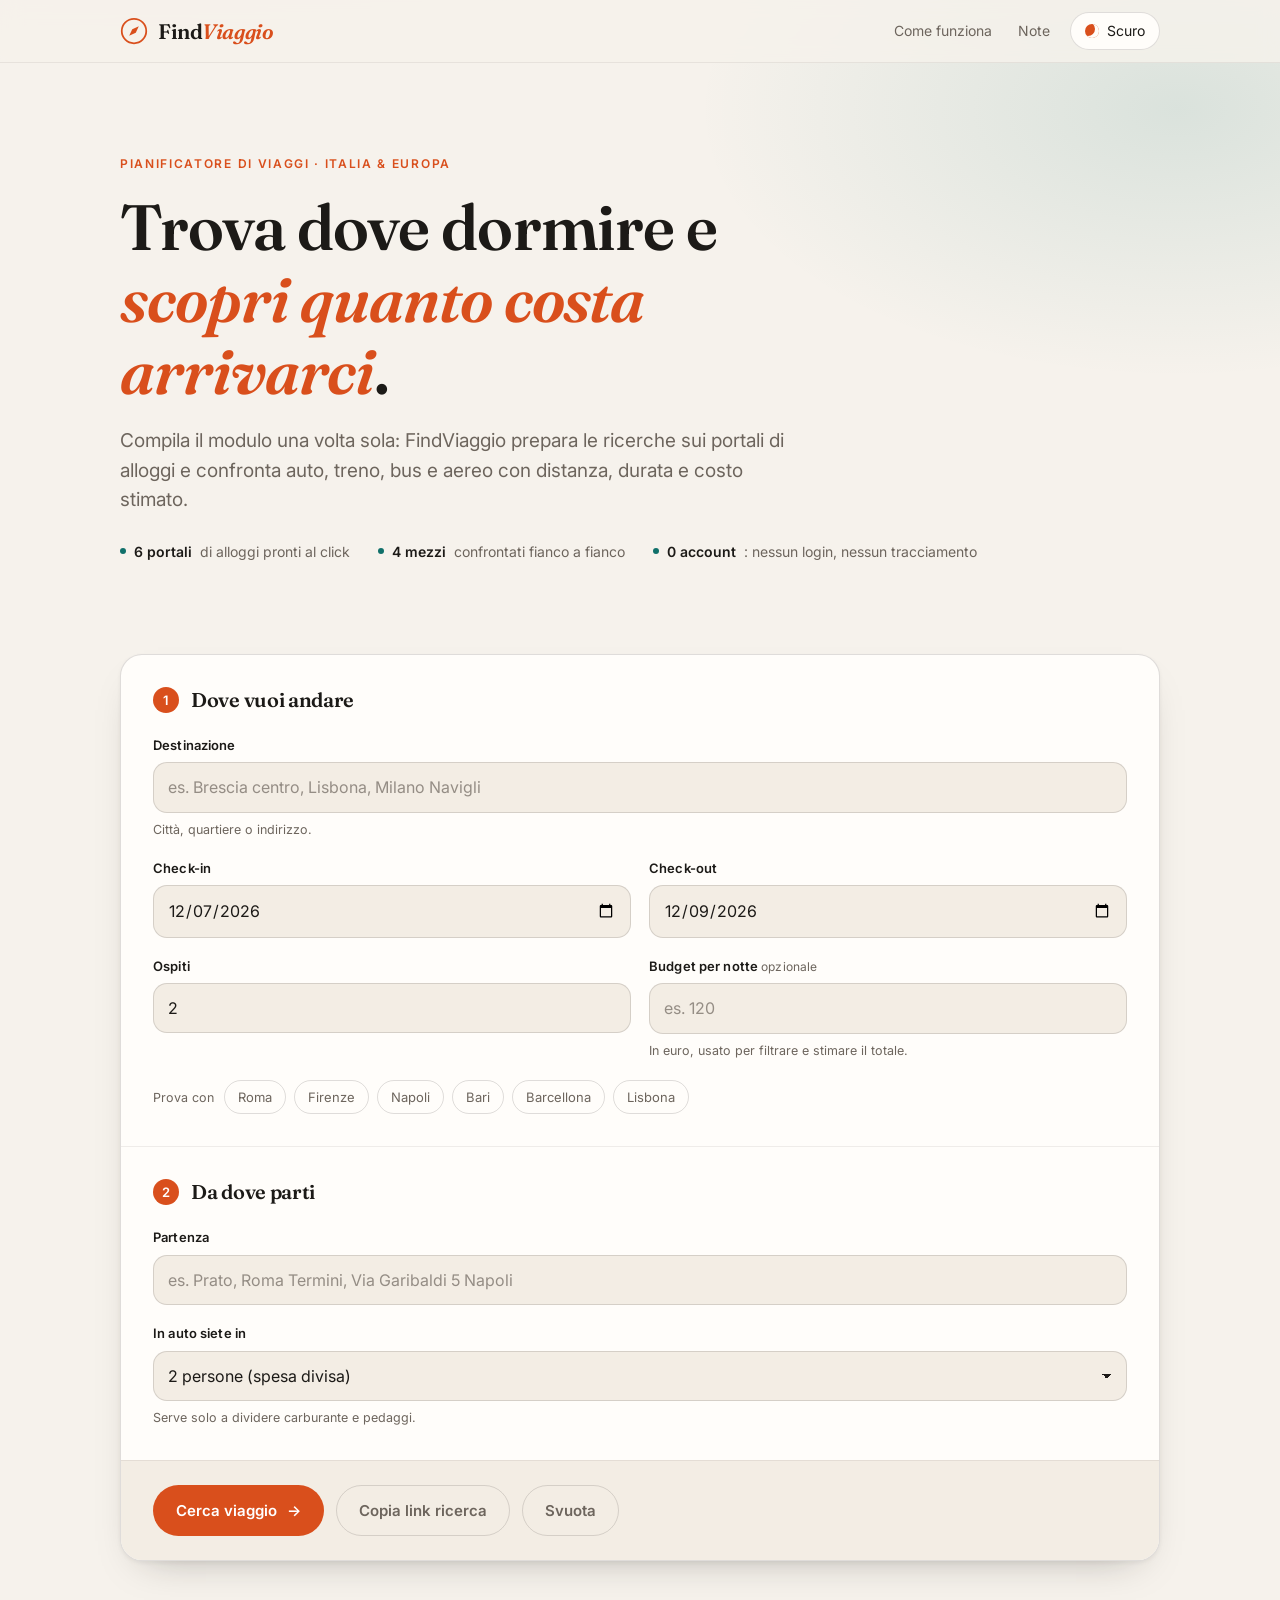
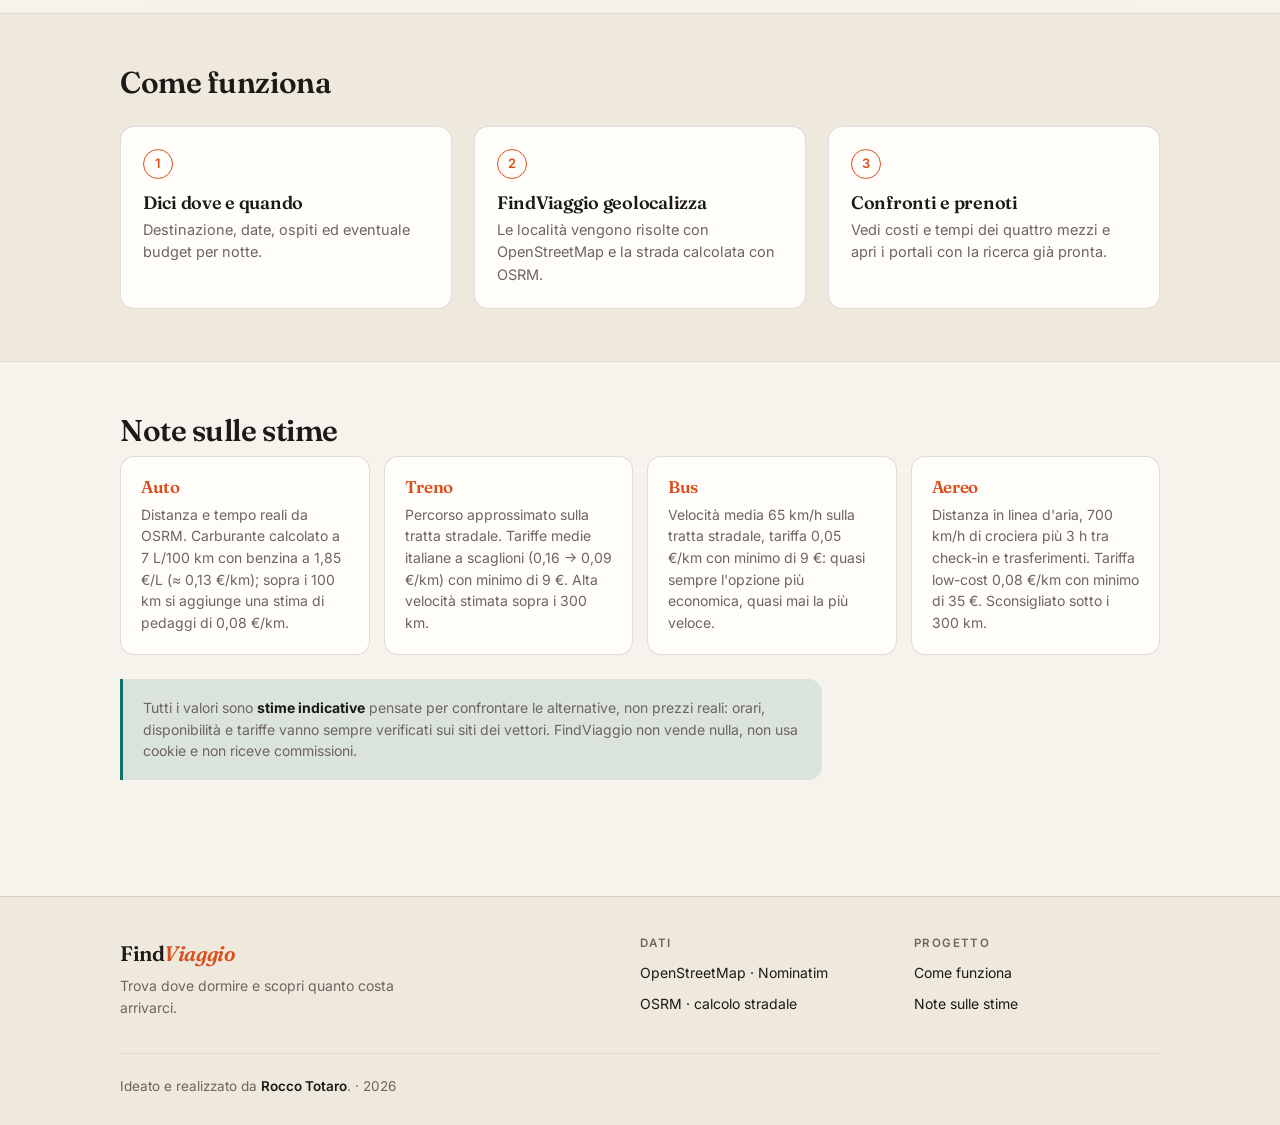
==== index.html @ 1e3d7ac1 "Rebrand del sito in FindViaggio e riscrittura completa Il sito passa da "Cecilia Cerca casa e Viaggi" ====
<!DOCTYPE html>
<html lang="it">
<head>
<meta charset="utf-8">
<meta name="viewport" content="width=device-width, initial-scale=1">
<title>FindViaggio — trova dove dormire e scopri quanto costa arrivarci</title>
<meta name="description" content="FindViaggio confronta in un colpo solo gli alloggi su Booking, Airbnb e altri portali e stima distanza, tempo e costo del viaggio in auto, treno, bus o aereo. Progetto di Rocco Totaro.">
<meta name="author" content="Rocco Totaro">
<meta name="theme-color" content="#e2551f">
<meta name="color-scheme" content="light dark">

<meta property="og:type" content="website">
<meta property="og:title" content="FindViaggio — trova dove dormire e scopri quanto costa arrivarci">
<meta property="og:description" content="Un unico modulo: alloggi sui portali principali + stima di distanza, tempo e costo per auto, treno, bus e aereo.">
<meta property="og:locale" content="it_IT">
<meta name="twitter:card" content="summary_large_image">

<link rel="icon" href="assets/favicon.svg" type="image/svg+xml">
<link rel="preconnect" href="https://fonts.googleapis.com">
<link rel="preconnect" href="https://fonts.gstatic.com" crossorigin>
<link rel="stylesheet" href="https://fonts.googleapis.com/css2?family=Fraunces:ital,opsz,wght@0,9..144,400..700;1,9..144,400..700&family=Inter:wght@400;500;600&display=swap">
<link rel="stylesheet" href="assets/styles.css">

<script>
  // Applica il tema salvato prima del primo paint, per evitare lo sfarfallio.
  try {
    var t = localStorage.getItem('fv-theme');
    if (t === 'dark' || t === 'light') document.documentElement.dataset.theme = t;
  } catch (e) {}
</script>
</head>
<body id="top">

<a class="skip-link" href="#cerca">Vai al modulo di ricerca</a>

<header class="site-head">
  <div class="wrap head-inner">
    <a class="brand" href="#top" aria-label="FindViaggio, home">
      <span class="brand-mark" aria-hidden="true">
        <svg viewBox="0 0 32 32" width="28" height="28" fill="none">
          <circle cx="16" cy="16" r="14" stroke="currentColor" stroke-width="2"/>
          <path d="M21.5 10.5 18 18l-7.5 3.5L14 14l7.5-3.5Z" fill="currentColor"/>
        </svg>
      </span>
      <span class="brand-name">Find<em>Viaggio</em></span>
    </a>

    <nav class="head-nav" aria-label="Navigazione principale">
      <a href="#come-funziona">Come funziona</a>
      <a href="#note">Note</a>
      <button id="theme-toggle" class="theme-toggle" type="button" aria-label="Cambia tema">
        <span class="theme-icon" aria-hidden="true"></span>
        <span class="theme-label">Tema</span>
      </button>
    </nav>
  </div>
</header>

<main>

  <section class="hero">
    <div class="wrap">
      <p class="eyebrow">Pianificatore di viaggi · Italia &amp; Europa</p>
      <h1>Trova dove dormire e <em>scopri quanto costa arrivarci</em>.</h1>
      <p class="lede">
        Compila il modulo una volta sola: FindViaggio prepara le ricerche sui portali di alloggi
        e confronta auto, treno, bus e aereo con distanza, durata e costo stimato.
      </p>
      <ul class="hero-points">
        <li><strong>6 portali</strong> di alloggi pronti al click</li>
        <li><strong>4 mezzi</strong> confrontati fianco a fianco</li>
        <li><strong>0 account</strong>: nessun login, nessun tracciamento</li>
      </ul>
    </div>
  </section>

  <section id="cerca" class="section">
    <div class="wrap">
      <form id="search-form" class="panel" novalidate>
        <div class="panel-block">
          <h2 class="block-title"><span class="step">1</span> Dove vuoi andare</h2>

          <div class="grid">
            <div class="field span-2">
              <label for="zona">Destinazione</label>
              <input id="zona" name="zona" type="text" required autocomplete="off"
                     placeholder="es. Brescia centro, Lisbona, Milano Navigli">
              <p class="hint" id="zona-hint">Città, quartiere o indirizzo.</p>
            </div>

            <div class="field">
              <label for="checkin">Check-in</label>
              <input id="checkin" name="checkin" type="date" required>
            </div>

            <div class="field">
              <label for="checkout">Check-out</label>
              <input id="checkout" name="checkout" type="date" required>
            </div>

            <div class="field">
              <label for="ospiti">Ospiti</label>
              <input id="ospiti" name="ospiti" type="number" min="1" max="16" step="1" value="2" required>
            </div>

            <div class="field">
              <label for="budget">Budget per notte <span class="opt">opzionale</span></label>
              <input id="budget" name="budget" type="number" min="0" step="5" placeholder="es. 120" inputmode="numeric">
              <p class="hint">In euro, usato per filtrare e stimare il totale.</p>
            </div>
          </div>

          <div class="chips" role="group" aria-label="Destinazioni suggerite">
            <span class="chips-label">Prova con</span>
            <button class="chip" type="button" data-dest="Roma">Roma</button>
            <button class="chip" type="button" data-dest="Firenze">Firenze</button>
            <button class="chip" type="button" data-dest="Napoli">Napoli</button>
            <button class="chip" type="button" data-dest="Bari">Bari</button>
            <button class="chip" type="button" data-dest="Barcellona">Barcellona</button>
            <button class="chip" type="button" data-dest="Lisbona">Lisbona</button>
          </div>
        </div>

        <div class="panel-block">
          <h2 class="block-title"><span class="step">2</span> Da dove parti</h2>

          <div class="grid">
            <div class="field span-2">
              <label for="origine">Partenza</label>
              <input id="origine" name="origine" type="text" required autocomplete="off"
                     placeholder="es. Prato, Roma Termini, Via Garibaldi 5 Napoli">
            </div>

            <div class="field span-2">
              <label for="persone-auto">In auto siete in</label>
              <select id="persone-auto" name="persone-auto">
                <option value="1">1 persona (costo pieno)</option>
                <option value="2" selected>2 persone (spesa divisa)</option>
                <option value="3">3 persone</option>
                <option value="4">4 persone</option>
                <option value="5">5 persone</option>
              </select>
              <p class="hint">Serve solo a dividere carburante e pedaggi.</p>
            </div>
          </div>
        </div>

        <div class="panel-actions">
          <button class="btn btn-primary" type="submit">
            <span class="btn-text">Cerca viaggio</span>
            <span class="btn-arrow" aria-hidden="true">→</span>
          </button>
          <button class="btn btn-ghost" type="button" id="share-btn">Copia link ricerca</button>
          <button class="btn btn-ghost" type="reset" id="reset-btn">Svuota</button>
          <p class="form-error" id="form-error" role="alert" hidden></p>
        </div>
      </form>
    </div>
  </section>

  <section id="risultati" class="section results" aria-live="polite" hidden>
    <div class="wrap">

      <div class="summary" id="summary"></div>

      <h2 class="section-title">Dove dormire</h2>
      <p class="section-note">Ogni link apre il portale con destinazione, date e ospiti già impostati.</p>
      <div class="stay-grid" id="stay-links"></div>

      <h2 class="section-title">Come arrivarci</h2>
      <p class="section-note" id="route-note">Confronto tra i mezzi, andata e ritorno per l'intero gruppo.</p>
      <div class="modes-grid" id="modes"></div>

    </div>
  </section>

  <section id="come-funziona" class="section band">
    <div class="wrap">
      <h2 class="section-title">Come funziona</h2>
      <ol class="steps">
        <li>
          <span class="step-n">1</span>
          <h3>Dici dove e quando</h3>
          <p>Destinazione, date, ospiti ed eventuale budget per notte.</p>
        </li>
        <li>
          <span class="step-n">2</span>
          <h3>FindViaggio geolocalizza</h3>
          <p>Le località vengono risolte con OpenStreetMap e la strada calcolata con OSRM.</p>
        </li>
        <li>
          <span class="step-n">3</span>
          <h3>Confronti e prenoti</h3>
          <p>Vedi costi e tempi dei quattro mezzi e apri i portali con la ricerca già pronta.</p>
        </li>
      </ol>
    </div>
  </section>

  <section id="note" class="section">
    <div class="wrap">
      <h2 class="section-title">Note sulle stime</h2>
      <div class="notes-grid">
        <article class="note-card">
          <h3>Auto</h3>
          <p>Distanza e tempo reali da OSRM. Carburante calcolato a 7 L/100 km con benzina a 1,85 €/L
             (≈ 0,13 €/km); sopra i 100 km si aggiunge una stima di pedaggi di 0,08 €/km.</p>
        </article>
        <article class="note-card">
          <h3>Treno</h3>
          <p>Percorso approssimato sulla tratta stradale. Tariffe medie italiane a scaglioni
             (0,16 → 0,09 €/km) con minimo di 9 €. Alta velocità stimata sopra i 300 km.</p>
        </article>
        <article class="note-card">
          <h3>Bus</h3>
          <p>Velocità media 65 km/h sulla tratta stradale, tariffa 0,05 €/km con minimo di 9 €:
             quasi sempre l'opzione più economica, quasi mai la più veloce.</p>
        </article>
        <article class="note-card">
          <h3>Aereo</h3>
          <p>Distanza in linea d'aria, 700 km/h di crociera più 3 h tra check-in e trasferimenti.
             Tariffa low-cost 0,08 €/km con minimo di 35 €. Sconsigliato sotto i 300 km.</p>
        </article>
      </div>
      <p class="disclaimer">
        Tutti i valori sono <strong>stime indicative</strong> pensate per confrontare le alternative,
        non prezzi reali: orari, disponibilità e tariffe vanno sempre verificati sui siti dei vettori.
        FindViaggio non vende nulla, non usa cookie e non riceve commissioni.
      </p>
    </div>
  </section>

</main>

<footer class="site-foot">
  <div class="wrap foot-inner">
    <div class="foot-brand">
      <span class="brand-name">Find<em>Viaggio</em></span>
      <p>Trova dove dormire e scopri quanto costa arrivarci.</p>
    </div>
    <div class="foot-col">
      <h4>Dati</h4>
      <ul>
        <li><a href="https://www.openstreetmap.org/copyright" target="_blank" rel="noopener">OpenStreetMap · Nominatim</a></li>
        <li><a href="https://project-osrm.org/" target="_blank" rel="noopener">OSRM · calcolo stradale</a></li>
      </ul>
    </div>
    <div class="foot-col">
      <h4>Progetto</h4>
      <ul>
        <li><a href="#come-funziona">Come funziona</a></li>
        <li><a href="#note">Note sulle stime</a></li>
      </ul>
    </div>
    <p class="foot-credit">
      Ideato e realizzato da <strong>Rocco Totaro</strong>.
      <span class="foot-year" id="foot-year"></span>
    </p>
  </div>
</footer>

<script src="assets/app.js" defer></script>
</body>
</html>
---- assets/styles.css ----
/* =========================================================
   FindViaggio — foglio di stile
   Rocco Totaro
   ========================================================= */

:root {
  --bg:        #f6f2ec;
  --bg-tint:   #efe8dd;
  --surface:   #fffdfa;
  --surface-2: #f3ede4;
  --ink:       #1c1a17;
  --muted:     #6d655d;
  --line:      rgba(28, 26, 23, .14);
  --line-soft: rgba(28, 26, 23, .07);
  --brand:     #d94f1c;
  --brand-ink: #ffffff;
  --brand-tint:rgba(217, 79, 28, .10);
  --sea:       #10706a;
  --sea-tint:  rgba(16, 112, 106, .12);
  --shadow-sm: 0 1px 2px rgba(28,26,23,.06), 0 2px 8px -4px rgba(28,26,23,.12);
  --shadow-md: 0 2px 4px rgba(28,26,23,.05), 0 18px 40px -24px rgba(28,26,23,.35);

  --r-sm: 8px;
  --r-md: 14px;
  --r-lg: 22px;

  --sans: 'Inter', ui-sans-serif, system-ui, -apple-system, 'Segoe UI', sans-serif;
  --serif: 'Fraunces', 'Iowan Old Style', Georgia, serif;

  --maxw: 1080px;
}

@media (prefers-color-scheme: dark) {
  :root:not([data-theme="light"]) {
    --bg:        #131210;
    --bg-tint:   #1a1815;
    --surface:   #1d1b18;
    --surface-2: #24211d;
    --ink:       #f4f0e9;
    --muted:     #a79f96;
    --line:      rgba(244, 240, 233, .16);
    --line-soft: rgba(244, 240, 233, .08);
    --brand:     #ff7a45;
    --brand-ink: #21140d;
    --brand-tint:rgba(255, 122, 69, .14);
    --sea:       #4ec9bd;
    --sea-tint:  rgba(78, 201, 189, .14);
    --shadow-sm: 0 1px 2px rgba(0,0,0,.4);
    --shadow-md: 0 20px 44px -26px rgba(0,0,0,.85);
  }
}

:root[data-theme="dark"] {
  --bg:        #131210;
  --bg-tint:   #1a1815;
  --surface:   #1d1b18;
  --surface-2: #24211d;
  --ink:       #f4f0e9;
  --muted:     #a79f96;
  --line:      rgba(244, 240, 233, .16);
  --line-soft: rgba(244, 240, 233, .08);
  --brand:     #ff7a45;
  --brand-ink: #21140d;
  --brand-tint:rgba(255, 122, 69, .14);
  --sea:       #4ec9bd;
  --sea-tint:  rgba(78, 201, 189, .14);
  --shadow-sm: 0 1px 2px rgba(0,0,0,.4);
  --shadow-md: 0 20px 44px -26px rgba(0,0,0,.85);
}

* { box-sizing: border-box; }

html { scroll-behavior: smooth; }
@media (prefers-reduced-motion: reduce) {
  html { scroll-behavior: auto; }
  *, *::before, *::after { animation-duration: .001ms !important; transition-duration: .001ms !important; }
}

body {
  margin: 0;
  background: var(--bg);
  color: var(--ink);
  font-family: var(--sans);
  font-size: 16px;
  line-height: 1.55;
  -webkit-font-smoothing: antialiased;
  background-image:
    radial-gradient(60rem 30rem at 12% -8%, var(--brand-tint), transparent 60%),
    radial-gradient(50rem 28rem at 92% 4%, var(--sea-tint), transparent 60%);
  background-repeat: no-repeat;
}

h1, h2, h3, h4 { font-family: var(--serif); font-weight: 600; line-height: 1.12; margin: 0; letter-spacing: -.015em; }
p { margin: 0; }
ul, ol { margin: 0; padding: 0; list-style: none; }
a { color: inherit; }

.wrap {
  width: 100%;
  max-width: var(--maxw);
  margin-inline: auto;
  padding-inline: 20px;
}

.skip-link {
  position: absolute;
  left: -9999px;
  top: 0;
  background: var(--ink);
  color: var(--bg);
  padding: 10px 16px;
  border-radius: 0 0 var(--r-sm) 0;
  z-index: 100;
}
.skip-link:focus { left: 0; }

:where(a, button, input, select, [tabindex]):focus-visible {
  outline: 2px solid var(--brand);
  outline-offset: 2px;
  border-radius: 4px;
}

/* ---------- header ---------- */

.site-head {
  position: sticky;
  top: 0;
  z-index: 50;
  backdrop-filter: saturate(140%) blur(10px);
  background: color-mix(in srgb, var(--bg) 82%, transparent);
  border-bottom: 1px solid var(--line-soft);
}

.head-inner {
  display: flex;
  align-items: center;
  justify-content: space-between;
  gap: 16px;
  padding-block: 12px;
}

.brand {
  display: inline-flex;
  align-items: center;
  gap: 10px;
  text-decoration: none;
}
.brand-mark { color: var(--brand); display: inline-flex; }
.brand-name {
  font-family: var(--serif);
  font-size: 21px;
  font-weight: 600;
  letter-spacing: -.02em;
}
.brand-name em { font-style: italic; color: var(--brand); }

.head-nav {
  display: flex;
  align-items: center;
  gap: 6px;
}
.head-nav > a {
  font-size: 14px;
  color: var(--muted);
  text-decoration: none;
  padding: 8px 10px;
  border-radius: var(--r-sm);
}
.head-nav > a:hover { color: var(--ink); background: var(--surface-2); }

.theme-toggle {
  display: inline-flex;
  align-items: center;
  gap: 8px;
  font: inherit;
  font-size: 14px;
  color: var(--ink);
  background: var(--surface);
  border: 1px solid var(--line);
  border-radius: 999px;
  padding: 7px 14px;
  cursor: pointer;
  margin-left: 4px;
}
.theme-toggle:hover { border-color: var(--brand); color: var(--brand); }
.theme-icon {
  width: 14px; height: 14px;
  border-radius: 50%;
  background: var(--brand);
  box-shadow: inset -4px -2px 0 0 var(--surface);
}
:root[data-theme="dark"] .theme-icon,
:root:not([data-theme="light"]) .theme-icon { }
@media (max-width: 620px) {
  .head-nav > a { display: none; }
  .theme-label { display: none; }
  .theme-toggle { padding: 8px; }
}

/* ---------- hero ---------- */

.hero { padding-block: clamp(44px, 8vw, 92px) clamp(24px, 4vw, 40px); }

.eyebrow {
  font-size: 12px;
  font-weight: 600;
  letter-spacing: .14em;
  text-transform: uppercase;
  color: var(--brand);
  margin-bottom: 18px;
}

.hero h1 {
  font-size: clamp(34px, 6.4vw, 64px);
  max-width: 15ch;
  margin-bottom: 20px;
}
.hero h1 em { font-style: italic; color: var(--brand); }

.lede {
  font-size: clamp(16px, 2vw, 19px);
  color: var(--muted);
  max-width: 56ch;
}

.hero-points {
  display: flex;
  flex-wrap: wrap;
  gap: 10px 28px;
  margin-top: 26px;
  font-size: 14px;
  color: var(--muted);
}
.hero-points li { display: flex; align-items: center; gap: 8px; }
.hero-points li::before {
  content: '';
  width: 6px; height: 6px;
  border-radius: 50%;
  background: var(--sea);
}
.hero-points strong { color: var(--ink); font-weight: 600; }

/* ---------- sezioni ---------- */

.section { padding-block: clamp(28px, 5vw, 52px); scroll-margin-top: 76px; }
.band {
  background: var(--bg-tint);
  border-block: 1px solid var(--line-soft);
}

.section-title {
  font-size: clamp(22px, 3.4vw, 30px);
  margin-bottom: 8px;
}
.section-title + .section-note { margin-bottom: 20px; }
.section-note { color: var(--muted); font-size: 15px; margin-bottom: 20px; }

/* ---------- form ---------- */

.panel {
  background: var(--surface);
  border: 1px solid var(--line);
  border-radius: var(--r-lg);
  box-shadow: var(--shadow-md);
  overflow: hidden;
}

.panel-block { padding: clamp(20px, 3.4vw, 32px); }
.panel-block + .panel-block { border-top: 1px solid var(--line-soft); }

.block-title {
  display: flex;
  align-items: center;
  gap: 12px;
  font-size: 20px;
  margin-bottom: 22px;
}
.step {
  display: inline-grid;
  place-items: center;
  width: 26px; height: 26px;
  border-radius: 50%;
  background: var(--brand);
  color: var(--brand-ink);
  font-family: var(--sans);
  font-size: 13px;
  font-weight: 600;
}

.grid {
  display: grid;
  grid-template-columns: repeat(2, minmax(0, 1fr));
  gap: 18px;
}
.span-2 { grid-column: span 2; }
@media (max-width: 640px) {
  .grid { grid-template-columns: minmax(0, 1fr); }
  .span-2 { grid-column: span 1; }
}

.field { display: flex; flex-direction: column; gap: 7px; min-width: 0; }
.field label {
  font-size: 13px;
  font-weight: 600;
  letter-spacing: .01em;
}
.opt {
  font-weight: 400;
  color: var(--muted);
  font-size: 12px;
}
.field input,
.field select {
  font: inherit;
  font-size: 16px;
  width: 100%;
  padding: 12px 14px;
  color: var(--ink);
  background: var(--surface-2);
  border: 1px solid var(--line);
  border-radius: var(--r-md);
  transition: border-color .15s ease, box-shadow .15s ease, background .15s ease;
}
.field select {
  appearance: none;
  background-image: linear-gradient(45deg, transparent 50%, currentColor 50%),
                    linear-gradient(135deg, currentColor 50%, transparent 50%);
  background-position: calc(100% - 19px) calc(50% + 1px), calc(100% - 14px) calc(50% + 1px);
  background-size: 5px 5px, 5px 5px;
  background-repeat: no-repeat;
  padding-right: 38px;
}
.field input::placeholder { color: var(--muted); opacity: .7; }
.field input:focus,
.field select:focus {
  outline: none;
  background: var(--surface);
  border-color: var(--brand);
  box-shadow: 0 0 0 4px var(--brand-tint);
}
.field input[aria-invalid="true"] { border-color: var(--brand); }
.hint { font-size: 12.5px; color: var(--muted); }

.chips {
  display: flex;
  flex-wrap: wrap;
  align-items: center;
  gap: 8px;
  margin-top: 20px;
}
.chips-label {
  font-size: 12.5px;
  color: var(--muted);
  margin-right: 2px;
}
.chip {
  font: inherit;
  font-size: 13px;
  padding: 6px 13px;
  border-radius: 999px;
  border: 1px solid var(--line);
  background: transparent;
  color: var(--muted);
  cursor: pointer;
  transition: all .15s ease;
}
.chip:hover {
  border-color: var(--brand);
  color: var(--brand);
  background: var(--brand-tint);
}

.panel-actions {
  display: flex;
  flex-wrap: wrap;
  align-items: center;
  gap: 12px;
  padding: clamp(18px, 3vw, 24px) clamp(20px, 3.4vw, 32px);
  background: var(--surface-2);
  border-top: 1px solid var(--line-soft);
}

.btn {
  font: inherit;
  font-size: 15px;
  font-weight: 600;
  display: inline-flex;
  align-items: center;
  justify-content: center;
  gap: 10px;
  padding: 13px 22px;
  border-radius: 999px;
  border: 1px solid transparent;
  cursor: pointer;
  transition: transform .12s ease, background .15s ease, border-color .15s ease, color .15s ease;
}
.btn:active { transform: translateY(1px); }
.btn-primary { background: var(--brand); color: var(--brand-ink); }
.btn-primary:hover { background: color-mix(in srgb, var(--brand) 86%, var(--ink)); }
.btn-arrow { transition: transform .15s ease; }
.btn-primary:hover .btn-arrow { transform: translateX(3px); }
.btn-ghost {
  background: transparent;
  color: var(--muted);
  border-color: var(--line);
}
.btn-ghost:hover { color: var(--ink); border-color: var(--ink); }
.btn[disabled] { opacity: .6; cursor: progress; }

.form-error {
  flex-basis: 100%;
  font-size: 14px;
  color: var(--brand);
  font-weight: 500;
}

/* ---------- risultati ---------- */

.results { animation: rise .35s ease both; }
@keyframes rise {
  from { opacity: 0; transform: translateY(10px); }
  to   { opacity: 1; transform: none; }
}

.summary {
  display: flex;
  flex-wrap: wrap;
  gap: 10px 12px;
  margin-bottom: 34px;
}
.summary-item {
  display: flex;
  flex-direction: column;
  gap: 2px;
  padding: 12px 18px;
  background: var(--surface);
  border: 1px solid var(--line);
  border-radius: var(--r-md);
  min-width: 120px;
  flex: 1 1 120px;
}
.summary-item .k {
  font-size: 11px;
  text-transform: uppercase;
  letter-spacing: .1em;
  color: var(--muted);
  font-weight: 600;
}
.summary-item .v {
  font-family: var(--serif);
  font-size: 22px;
  font-weight: 600;
  font-variant-numeric: tabular-nums;
}
.summary-item.wide { flex: 1 1 190px; min-width: 190px; }
.summary-item.accent { background: var(--brand-tint); border-color: color-mix(in srgb, var(--brand) 40%, transparent); }
.summary-item.accent .v { color: var(--brand); }

.stay-grid {
  display: grid;
  grid-template-columns: repeat(auto-fill, minmax(210px, 1fr));
  gap: 12px;
  margin-bottom: 44px;
}

.stay-link {
  position: relative;
  display: block;
  padding: 20px;
  background: var(--surface);
  border: 1px solid var(--line);
  border-radius: var(--r-md);
  text-decoration: none;
  transition: transform .15s ease, border-color .15s ease, box-shadow .15s ease;
}
.stay-link:hover {
  transform: translateY(-3px);
  border-color: var(--brand);
  box-shadow: var(--shadow-sm);
}
.stay-name {
  font-family: var(--serif);
  font-size: 19px;
  font-weight: 600;
  margin-bottom: 3px;
}
.stay-meta { font-size: 12.5px; color: var(--muted); }
.stay-arrow {
  position: absolute;
  top: 16px; right: 16px;
  color: var(--muted);
  font-size: 14px;
  transition: color .15s ease, transform .15s ease;
}
.stay-link:hover .stay-arrow { color: var(--brand); transform: translate(2px, -2px); }

.modes-grid {
  display: grid;
  grid-template-columns: repeat(auto-fit, minmax(240px, 1fr));
  gap: 14px;
}

.mode-card {
  display: flex;
  flex-direction: column;
  background: var(--surface);
  border: 1px solid var(--line);
  border-radius: var(--r-md);
  padding: 20px;
}
.mode-card.is-best { border-color: var(--brand); box-shadow: 0 0 0 3px var(--brand-tint); }
.mode-card.is-off { opacity: .62; }

.mode-head {
  display: flex;
  align-items: center;
  gap: 10px;
  margin-bottom: 4px;
}
.mode-emoji { font-size: 20px; line-height: 1; }
.mode-name { font-family: var(--serif); font-size: 20px; font-weight: 600; }

.badges { display: flex; flex-wrap: wrap; gap: 6px; margin-bottom: 14px; min-height: 20px; }
.badge {
  font-size: 10.5px;
  font-weight: 600;
  letter-spacing: .07em;
  text-transform: uppercase;
  padding: 3px 9px;
  border-radius: 999px;
}
.badge-cheap { background: var(--brand-tint); color: var(--brand); }
.badge-fast  { background: var(--sea-tint); color: var(--sea); }
.badge-warn  { background: var(--surface-2); color: var(--muted); }

.mode-price {
  font-family: var(--serif);
  font-size: 34px;
  font-weight: 600;
  font-variant-numeric: tabular-nums;
  line-height: 1;
}
.mode-price small { font-size: 13px; font-family: var(--sans); font-weight: 500; color: var(--muted); }
.mode-price-sub { font-size: 13px; color: var(--muted); margin-top: 4px; }

.mode-stats {
  display: flex;
  gap: 22px;
  margin: 16px 0 14px;
  padding-top: 14px;
  border-top: 1px solid var(--line-soft);
}
.mode-stats div { display: flex; flex-direction: column; gap: 1px; }
.mode-stats .k {
  font-size: 10.5px;
  text-transform: uppercase;
  letter-spacing: .1em;
  color: var(--muted);
  font-weight: 600;
}
.mode-stats .v { font-size: 16px; font-weight: 600; font-variant-numeric: tabular-nums; }

.mode-note { font-size: 12.5px; color: var(--muted); margin-bottom: 14px; }

.mode-links {
  display: flex;
  flex-wrap: wrap;
  gap: 8px;
  margin-top: auto;
}
.mode-link {
  font-size: 13px;
  font-weight: 500;
  text-decoration: none;
  color: var(--ink);
  padding: 7px 13px;
  border: 1px solid var(--line);
  border-radius: 999px;
  transition: all .15s ease;
}
.mode-link:hover { border-color: var(--brand); color: var(--brand); background: var(--brand-tint); }

.skeleton-card {
  height: 240px;
  border-radius: var(--r-md);
  border: 1px solid var(--line-soft);
  background: linear-gradient(100deg, var(--surface) 30%, var(--surface-2) 50%, var(--surface) 70%);
  background-size: 220% 100%;
  animation: shimmer 1.3s linear infinite;
}
@keyframes shimmer { to { background-position: -220% 0; } }

.state-msg {
  padding: 18px 20px;
  border: 1px dashed var(--line);
  border-radius: var(--r-md);
  color: var(--muted);
  font-size: 14.5px;
  grid-column: 1 / -1;
}
.state-msg.is-error { border-color: var(--brand); color: var(--brand); border-style: solid; }

/* ---------- come funziona ---------- */

.steps {
  display: grid;
  grid-template-columns: repeat(auto-fit, minmax(230px, 1fr));
  gap: 22px;
  margin-top: 26px;
  counter-reset: none;
}
.steps li {
  padding: 22px;
  background: var(--surface);
  border: 1px solid var(--line);
  border-radius: var(--r-md);
}
.step-n {
  display: inline-grid;
  place-items: center;
  width: 30px; height: 30px;
  border-radius: 50%;
  border: 1px solid var(--brand);
  color: var(--brand);
  font-size: 13px;
  font-weight: 600;
  margin-bottom: 14px;
}
.steps h3 { font-size: 18px; margin-bottom: 6px; }
.steps p { font-size: 14.5px; color: var(--muted); }

/* ---------- note ---------- */

.notes-grid {
  display: grid;
  grid-template-columns: repeat(auto-fit, minmax(230px, 1fr));
  gap: 14px;
  margin-bottom: 24px;
}
.note-card {
  padding: 20px;
  background: var(--surface);
  border: 1px solid var(--line);
  border-radius: var(--r-md);
}
.note-card h3 { font-size: 17px; margin-bottom: 8px; color: var(--brand); }
.note-card p { font-size: 14px; color: var(--muted); }

.disclaimer {
  font-size: 14px;
  color: var(--muted);
  max-width: 78ch;
  padding: 18px 20px;
  border-left: 3px solid var(--sea);
  background: var(--sea-tint);
  border-radius: 0 var(--r-md) var(--r-md) 0;
}
.disclaimer strong { color: var(--ink); }

/* ---------- footer ---------- */

.site-foot {
  margin-top: clamp(30px, 6vw, 64px);
  border-top: 1px solid var(--line);
  background: var(--bg-tint);
  padding-block: 40px 28px;
}
.foot-inner {
  display: grid;
  grid-template-columns: 2fr 1fr 1fr;
  gap: 28px;
}
@media (max-width: 640px) {
  .foot-inner { grid-template-columns: 1fr 1fr; }
  .foot-brand { grid-column: span 2; }
}
.foot-brand p { font-size: 14px; color: var(--muted); margin-top: 6px; max-width: 34ch; }
.foot-col h4 {
  font-family: var(--sans);
  font-size: 11.5px;
  text-transform: uppercase;
  letter-spacing: .12em;
  color: var(--muted);
  margin-bottom: 10px;
}
.foot-col li + li { margin-top: 6px; }
.foot-col a {
  font-size: 14px;
  text-decoration: none;
  color: var(--ink);
  border-bottom: 1px solid transparent;
}
.foot-col a:hover { color: var(--brand); border-color: var(--brand); }

.foot-credit {
  grid-column: 1 / -1;
  padding-top: 22px;
  margin-top: 6px;
  border-top: 1px solid var(--line-soft);
  font-size: 13.5px;
  color: var(--muted);
}
.foot-credit strong { color: var(--ink); font-weight: 600; }
.foot-year::before { content: '· '; }
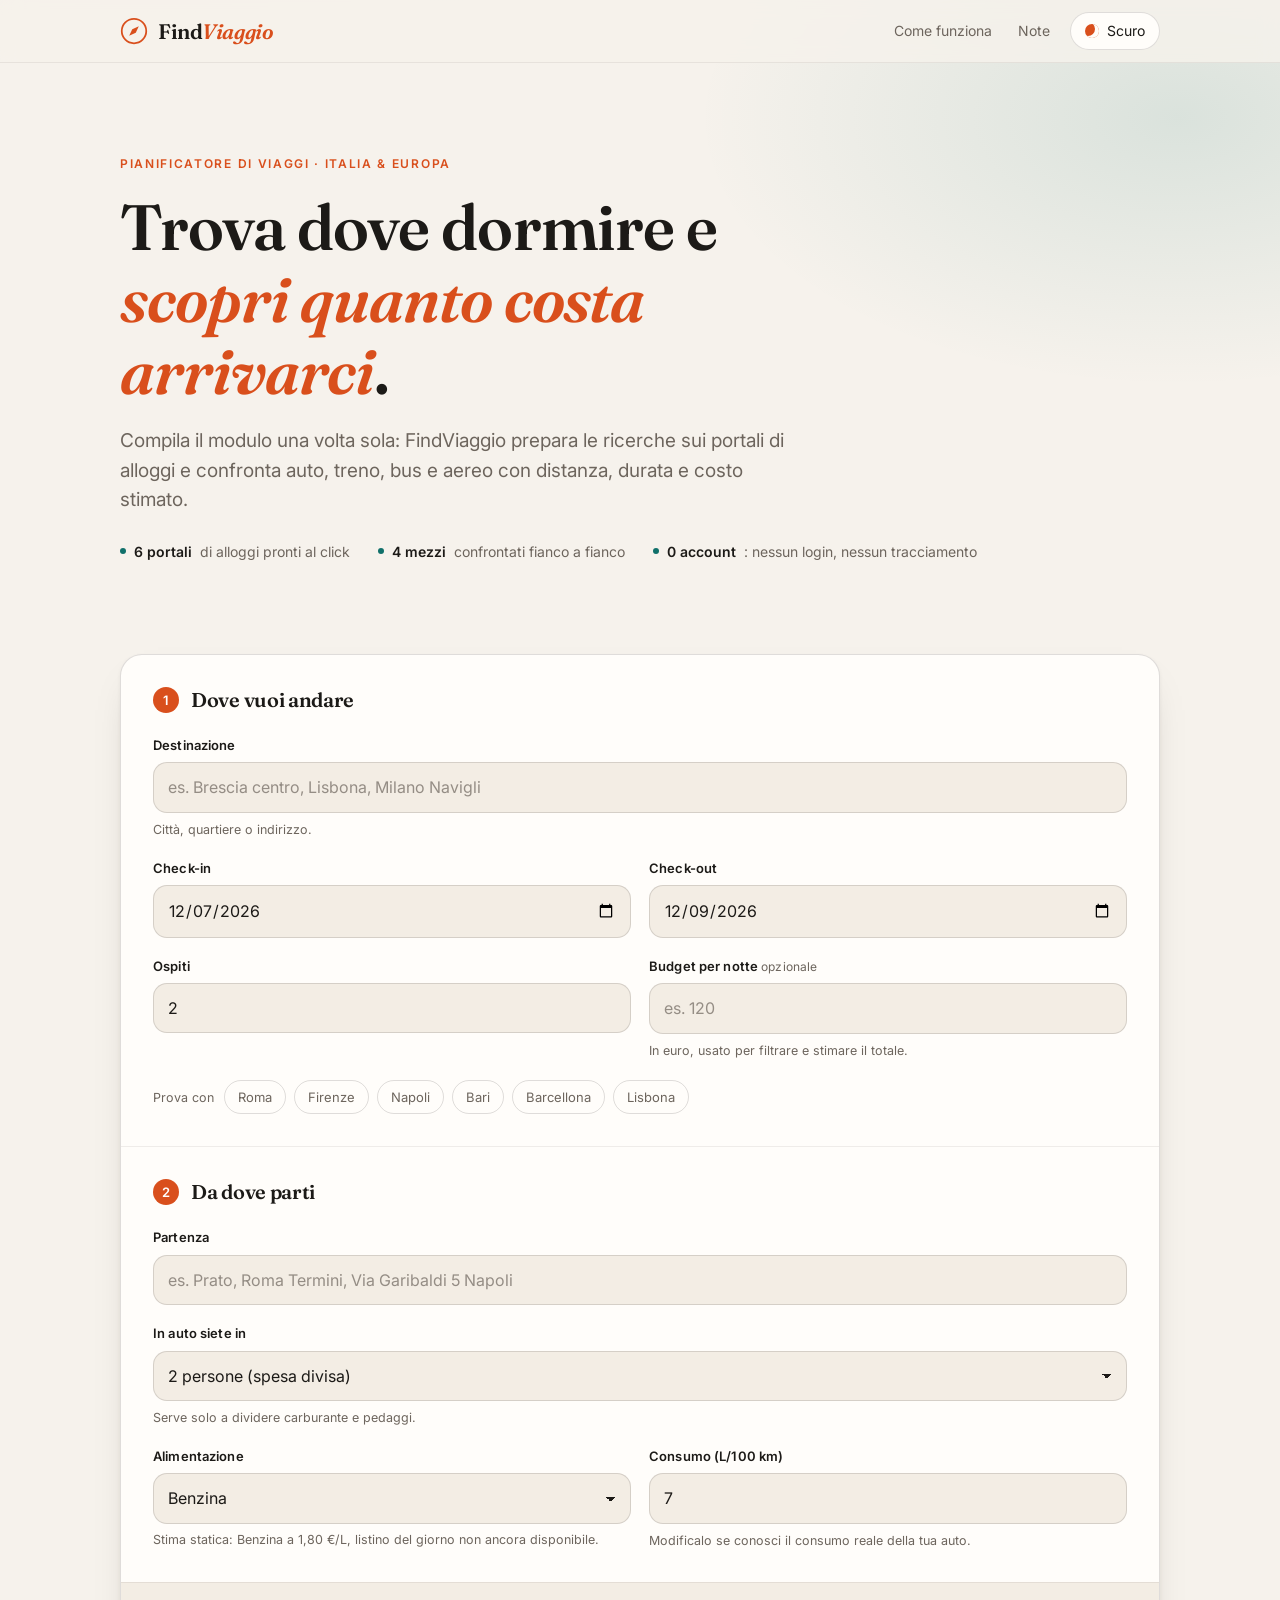
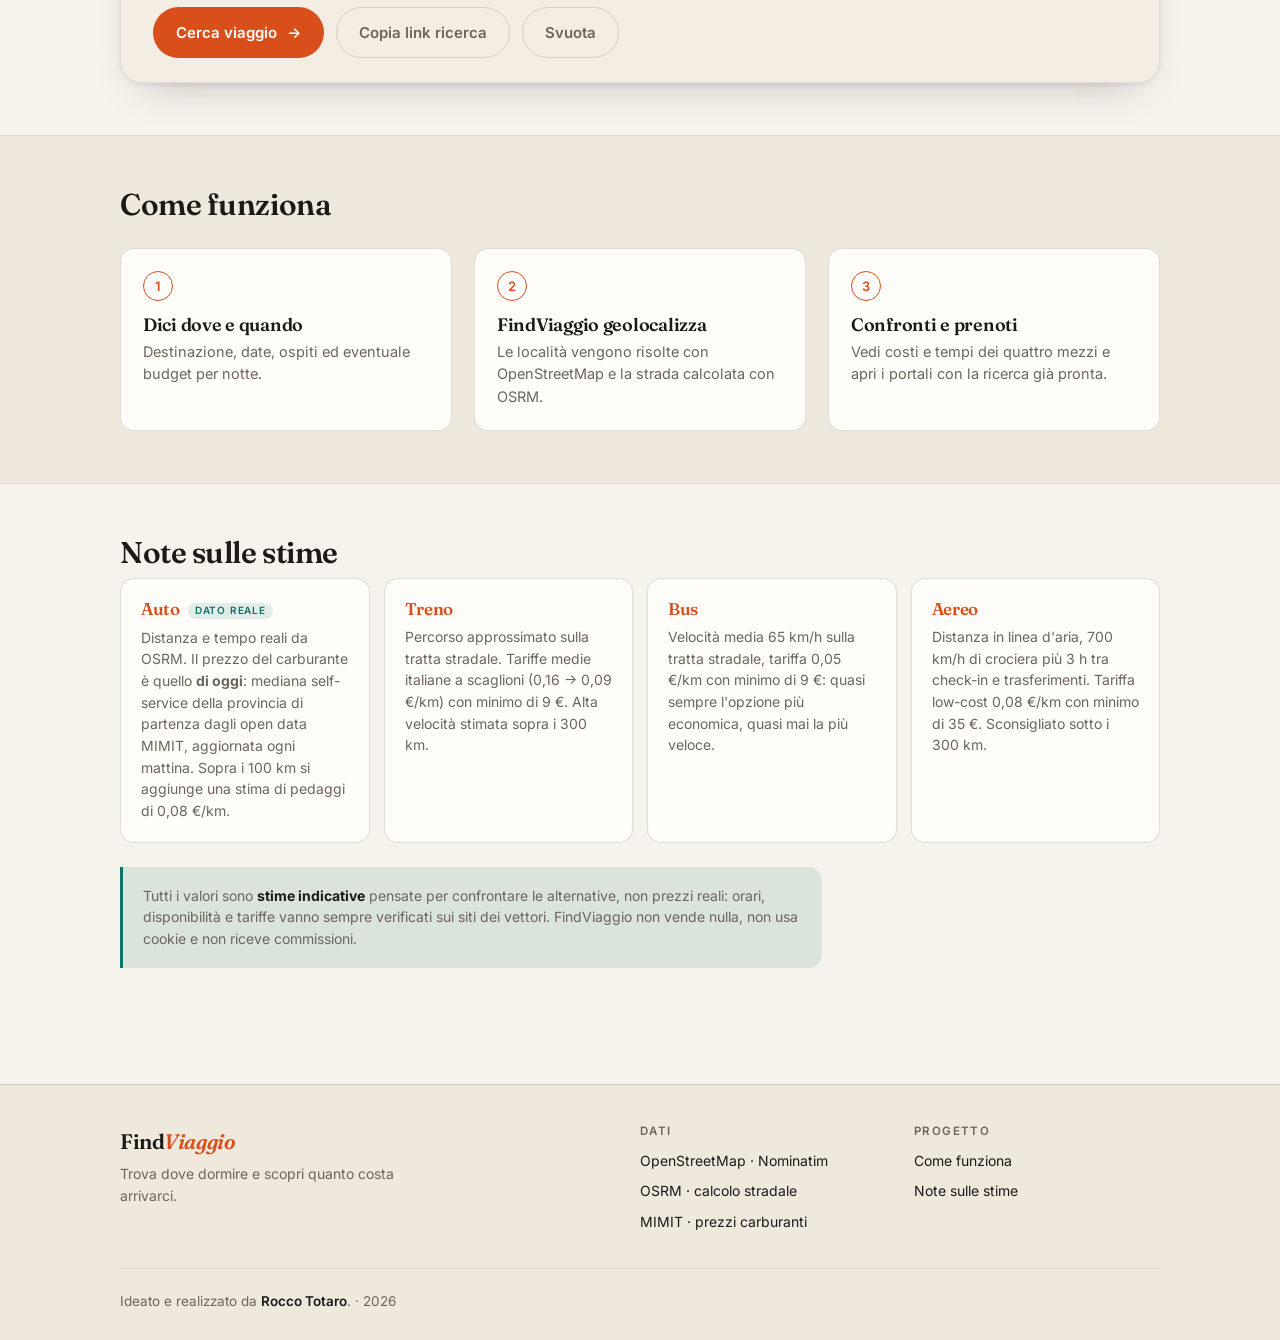
==== commit 6abe615b: "Usa il prezzo reale del carburante di oggi per il costo dell'auto Il costo dell'auto non parte piu d" ====
--- a/index.html
+++ b/index.html
@@ -141,6 +141,23 @@
                 <option value="5">5 persone</option>
               </select>
               <p class="hint">Serve solo a dividere carburante e pedaggi.</p>
+            </div>
+
+            <div class="field">
+              <label for="alimentazione">Alimentazione</label>
+              <select id="alimentazione" name="alimentazione">
+                <option value="benzina" selected>Benzina</option>
+                <option value="gasolio">Gasolio</option>
+                <option value="gpl">GPL</option>
+                <option value="metano">Metano</option>
+              </select>
+              <p class="hint" id="prezzo-live">Prezzo del carburante in caricamento&hellip;</p>
+            </div>
+
+            <div class="field">
+              <label for="consumo">Consumo <span id="consumo-unita">(L/100 km)</span></label>
+              <input id="consumo" name="consumo" type="number" min="1" max="40" step="0.1" value="7" inputmode="decimal">
+              <p class="hint">Modificalo se conosci il consumo reale della tua auto.</p>
             </div>
           </div>
         </div>
@@ -202,9 +219,10 @@
       <h2 class="section-title">Note sulle stime</h2>
       <div class="notes-grid">
         <article class="note-card">
-          <h3>Auto</h3>
-          <p>Distanza e tempo reali da OSRM. Carburante calcolato a 7 L/100 km con benzina a 1,85 €/L
-             (≈ 0,13 €/km); sopra i 100 km si aggiunge una stima di pedaggi di 0,08 €/km.</p>
+          <h3>Auto <span class="tag-live">dato reale</span></h3>
+          <p>Distanza e tempo reali da OSRM. Il prezzo del carburante è quello <strong>di oggi</strong>:
+             mediana self-service della provincia di partenza dagli open data MIMIT, aggiornata ogni
+             mattina. Sopra i 100 km si aggiunge una stima di pedaggi di 0,08 €/km.</p>
         </article>
         <article class="note-card">
           <h3>Treno</h3>
@@ -243,6 +261,7 @@
       <ul>
         <li><a href="https://www.openstreetmap.org/copyright" target="_blank" rel="noopener">OpenStreetMap · Nominatim</a></li>
         <li><a href="https://project-osrm.org/" target="_blank" rel="noopener">OSRM · calcolo stradale</a></li>
+        <li><a href="https://www.mimit.gov.it/it/open-data/elenco-dataset/carburanti-prezzi-praticati-e-anagrafica-degli-impianti" target="_blank" rel="noopener">MIMIT · prezzi carburanti</a></li>
       </ul>
     </div>
     <div class="foot-col">
--- a/assets/styles.css
+++ b/assets/styles.css
@@ -702,3 +702,23 @@
 }
 .foot-credit strong { color: var(--ink); font-weight: 600; }
 .foot-year::before { content: '· '; }
+
+/* ---------- indicatore dato in tempo reale ---------- */
+
+.badge-live { background: var(--sea-tint); color: var(--sea); }
+
+.tag-live {
+  display: inline-block;
+  font-family: var(--sans);
+  font-size: 10px;
+  font-weight: 600;
+  letter-spacing: .08em;
+  text-transform: uppercase;
+  vertical-align: middle;
+  padding: 2px 7px;
+  border-radius: 999px;
+  background: var(--sea-tint);
+  color: var(--sea);
+}
+.note-card h3 .tag-live { margin-left: 4px; }
+#prezzo-live { line-height: 1.5; }
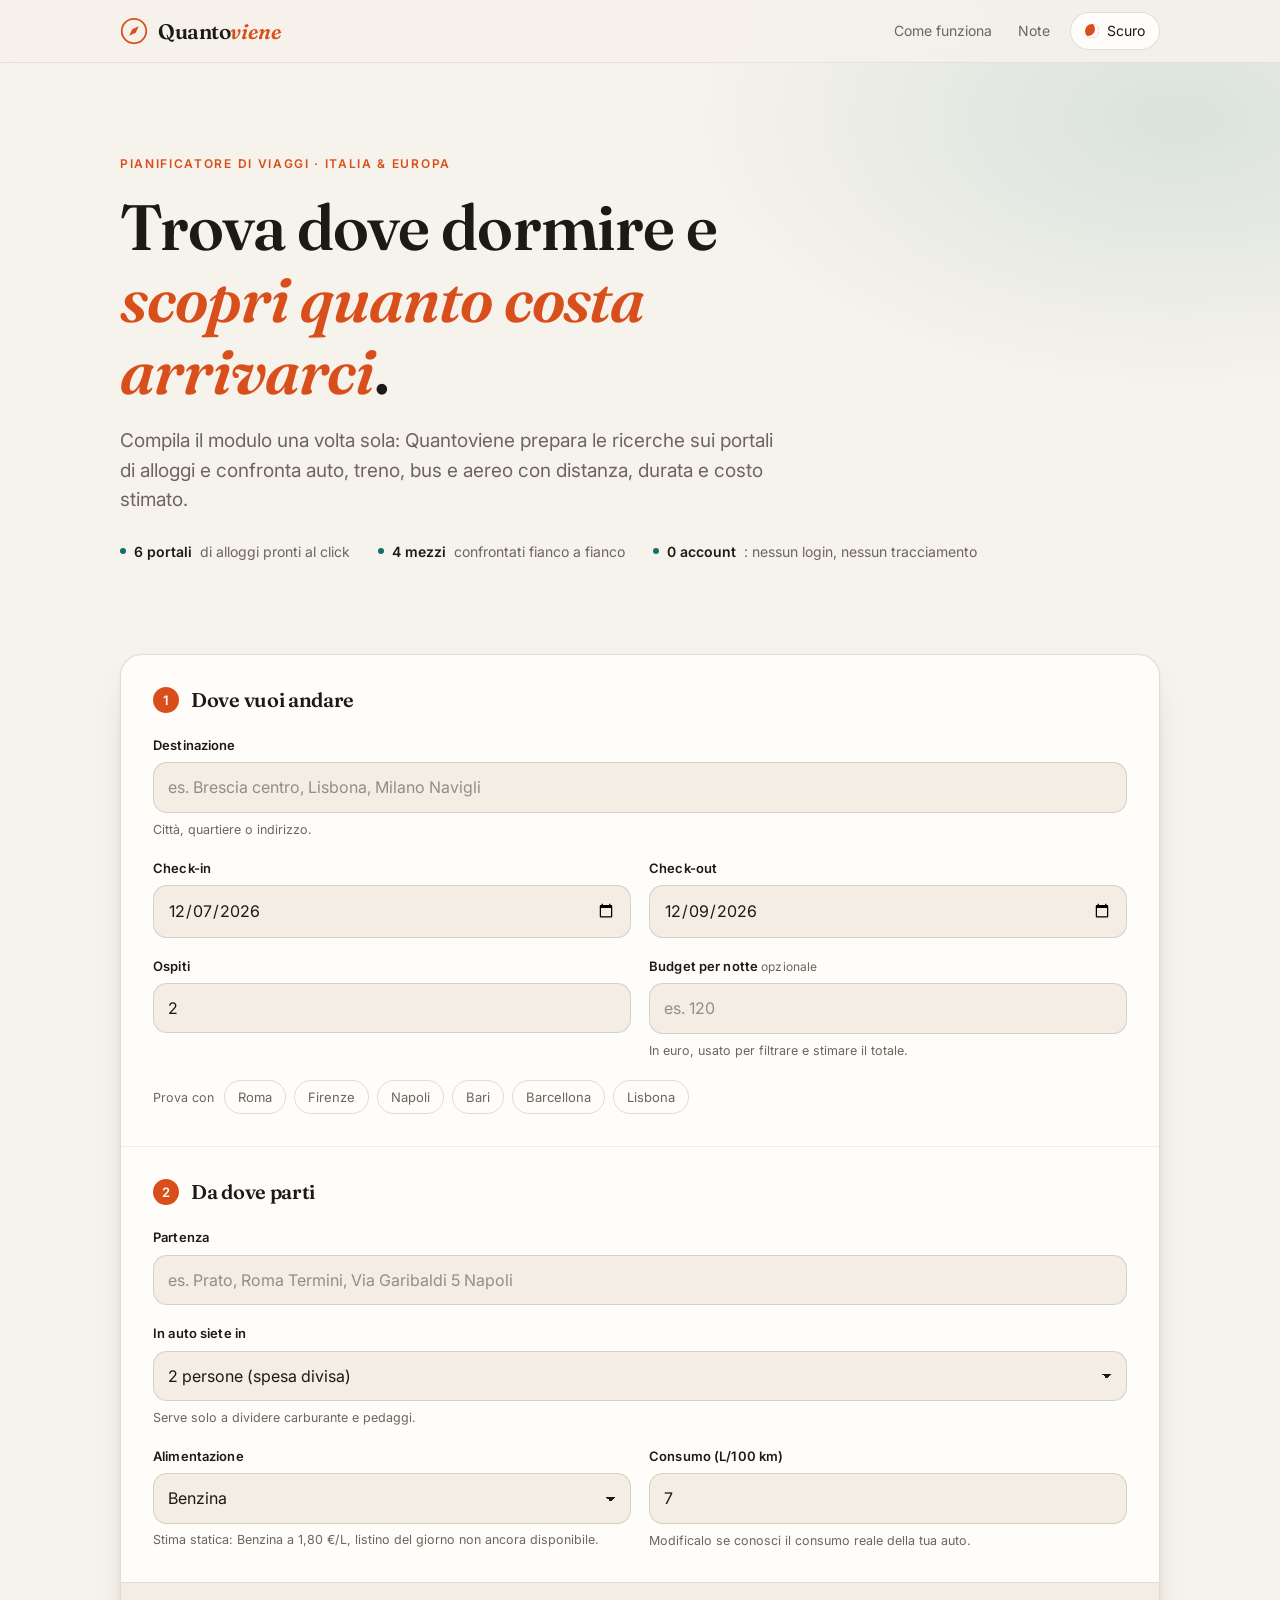
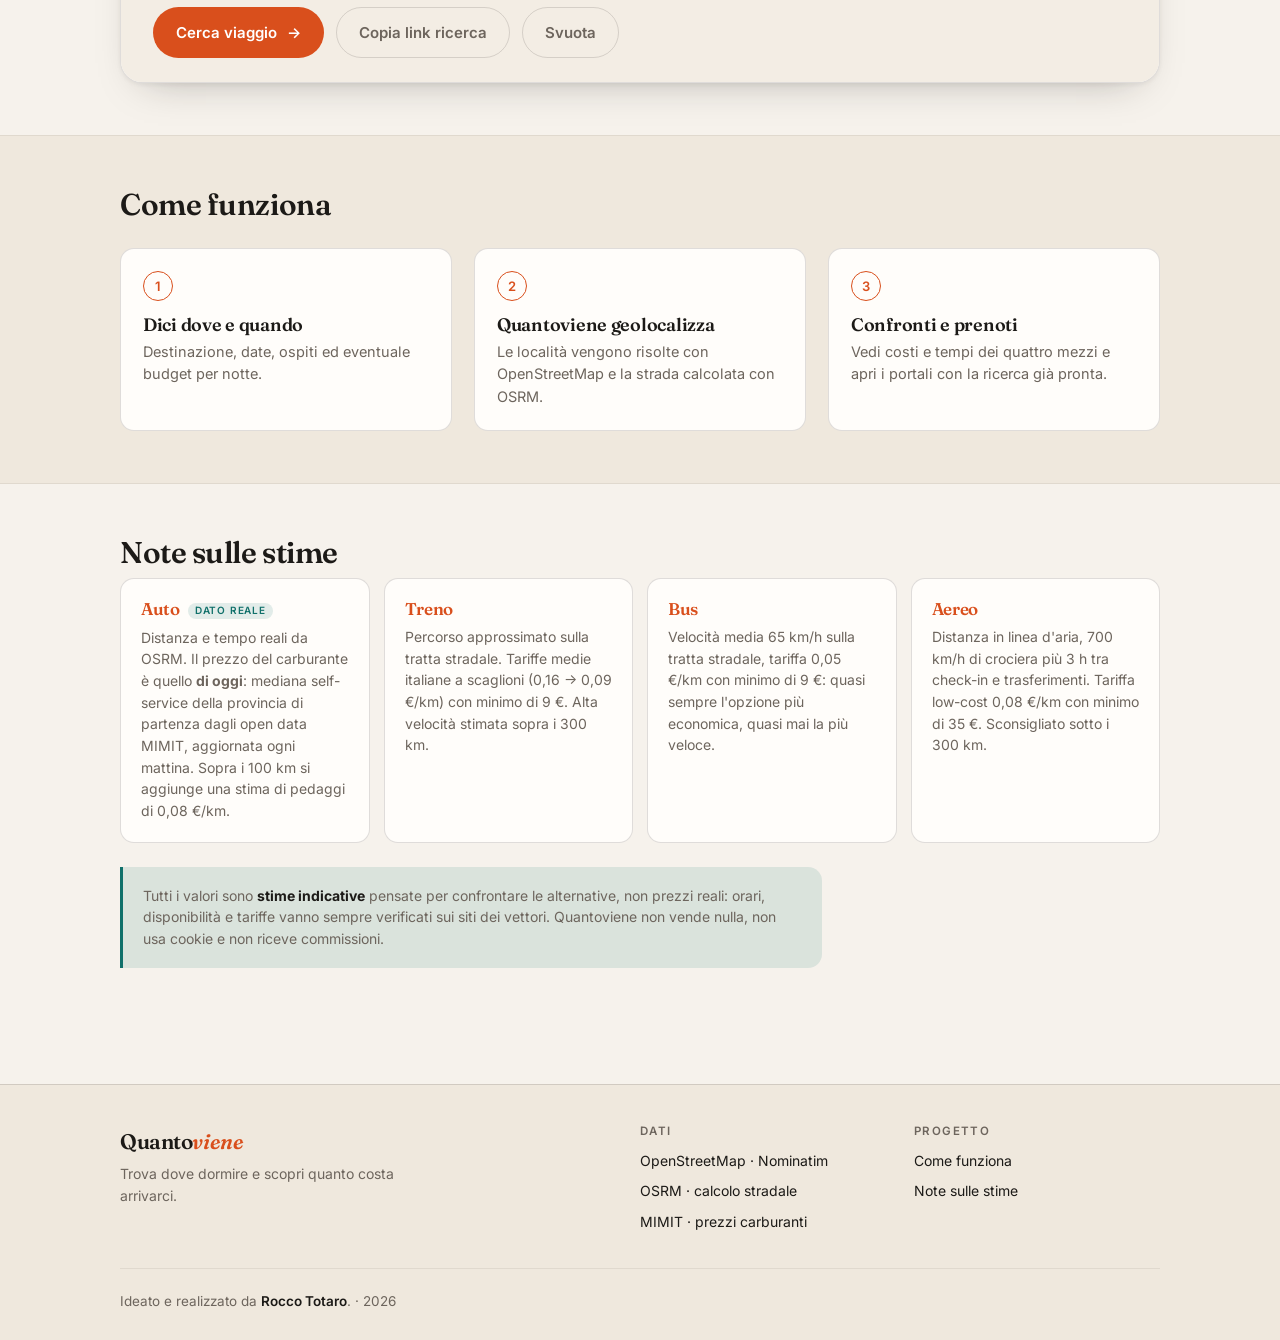
==== commit a7c58965: "Rinomina il sito in Quantoviene FindViaggio era meta' inglese e meta' italiano e non diceva cosa dis" ====
--- a/index.html
+++ b/index.html
@@ -3,14 +3,14 @@
 <head>
 <meta charset="utf-8">
 <meta name="viewport" content="width=device-width, initial-scale=1">
-<title>FindViaggio — trova dove dormire e scopri quanto costa arrivarci</title>
-<meta name="description" content="FindViaggio confronta in un colpo solo gli alloggi su Booking, Airbnb e altri portali e stima distanza, tempo e costo del viaggio in auto, treno, bus o aereo. Progetto di Rocco Totaro.">
+<title>Quantoviene — trova dove dormire e scopri quanto costa arrivarci</title>
+<meta name="description" content="Quantoviene confronta in un colpo solo gli alloggi su Booking, Airbnb e altri portali e stima distanza, tempo e costo del viaggio in auto, treno, bus o aereo. Progetto di Rocco Totaro.">
 <meta name="author" content="Rocco Totaro">
 <meta name="theme-color" content="#e2551f">
 <meta name="color-scheme" content="light dark">
 
 <meta property="og:type" content="website">
-<meta property="og:title" content="FindViaggio — trova dove dormire e scopri quanto costa arrivarci">
+<meta property="og:title" content="Quantoviene — trova dove dormire e scopri quanto costa arrivarci">
 <meta property="og:description" content="Un unico modulo: alloggi sui portali principali + stima di distanza, tempo e costo per auto, treno, bus e aereo.">
 <meta property="og:locale" content="it_IT">
 <meta name="twitter:card" content="summary_large_image">
@@ -24,7 +24,7 @@
 <script>
   // Applica il tema salvato prima del primo paint, per evitare lo sfarfallio.
   try {
-    var t = localStorage.getItem('fv-theme');
+    var t = localStorage.getItem('qv-theme');
     if (t === 'dark' || t === 'light') document.documentElement.dataset.theme = t;
   } catch (e) {}
 </script>
@@ -35,14 +35,14 @@
 
 <header class="site-head">
   <div class="wrap head-inner">
-    <a class="brand" href="#top" aria-label="FindViaggio, home">
+    <a class="brand" href="#top" aria-label="Quantoviene, home">
       <span class="brand-mark" aria-hidden="true">
         <svg viewBox="0 0 32 32" width="28" height="28" fill="none">
           <circle cx="16" cy="16" r="14" stroke="currentColor" stroke-width="2"/>
           <path d="M21.5 10.5 18 18l-7.5 3.5L14 14l7.5-3.5Z" fill="currentColor"/>
         </svg>
       </span>
-      <span class="brand-name">Find<em>Viaggio</em></span>
+      <span class="brand-name">Quanto<em>viene</em></span>
     </a>
 
     <nav class="head-nav" aria-label="Navigazione principale">
@@ -63,7 +63,7 @@
       <p class="eyebrow">Pianificatore di viaggi · Italia &amp; Europa</p>
       <h1>Trova dove dormire e <em>scopri quanto costa arrivarci</em>.</h1>
       <p class="lede">
-        Compila il modulo una volta sola: FindViaggio prepara le ricerche sui portali di alloggi
+        Compila il modulo una volta sola: Quantoviene prepara le ricerche sui portali di alloggi
         e confronta auto, treno, bus e aereo con distanza, durata e costo stimato.
       </p>
       <ul class="hero-points">
@@ -202,7 +202,7 @@
         </li>
         <li>
           <span class="step-n">2</span>
-          <h3>FindViaggio geolocalizza</h3>
+          <h3>Quantoviene geolocalizza</h3>
           <p>Le località vengono risolte con OpenStreetMap e la strada calcolata con OSRM.</p>
         </li>
         <li>
@@ -243,7 +243,7 @@
       <p class="disclaimer">
         Tutti i valori sono <strong>stime indicative</strong> pensate per confrontare le alternative,
         non prezzi reali: orari, disponibilità e tariffe vanno sempre verificati sui siti dei vettori.
-        FindViaggio non vende nulla, non usa cookie e non riceve commissioni.
+        Quantoviene non vende nulla, non usa cookie e non riceve commissioni.
       </p>
     </div>
   </section>
@@ -253,7 +253,7 @@
 <footer class="site-foot">
   <div class="wrap foot-inner">
     <div class="foot-brand">
-      <span class="brand-name">Find<em>Viaggio</em></span>
+      <span class="brand-name">Quanto<em>viene</em></span>
       <p>Trova dove dormire e scopri quanto costa arrivarci.</p>
     </div>
     <div class="foot-col">
--- a/assets/styles.css
+++ b/assets/styles.css
@@ -1,5 +1,5 @@
 /* =========================================================
-   FindViaggio — foglio di stile
+   Quantoviene — foglio di stile
    Rocco Totaro
    ========================================================= */
 
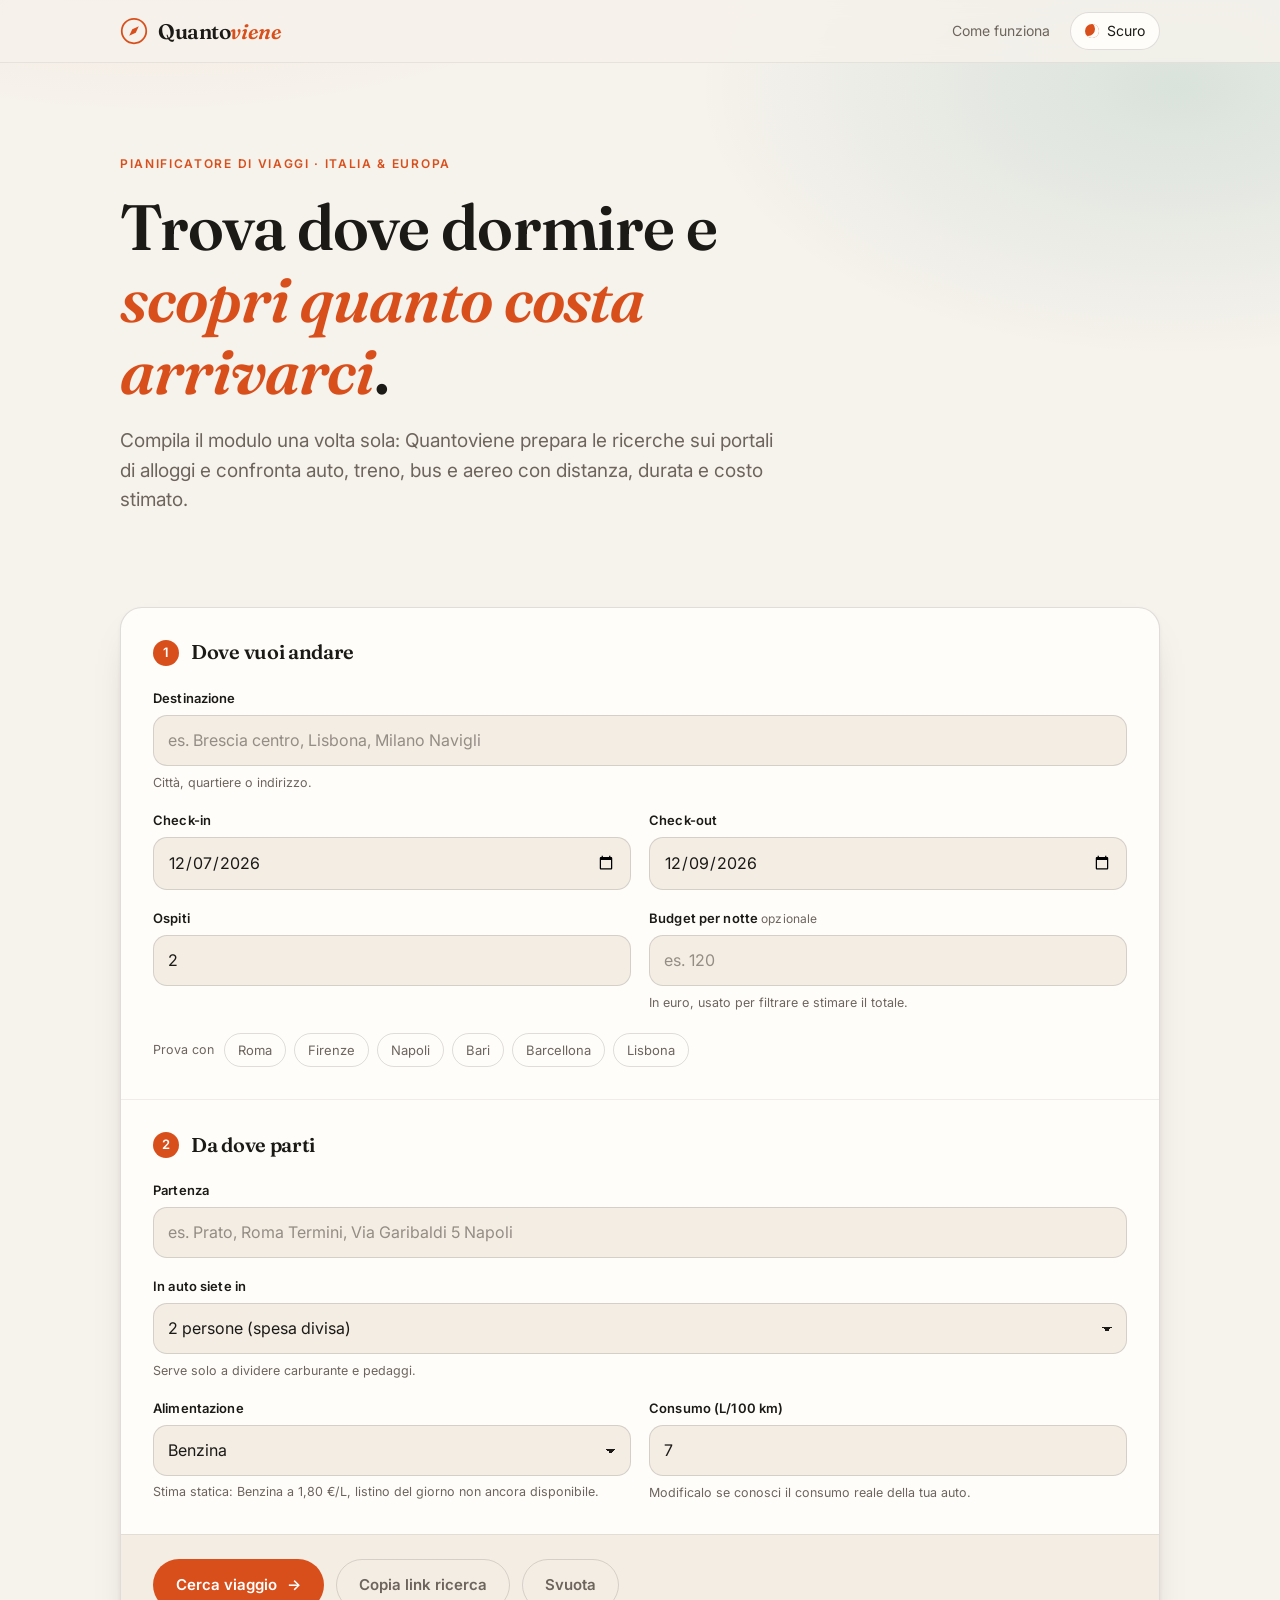
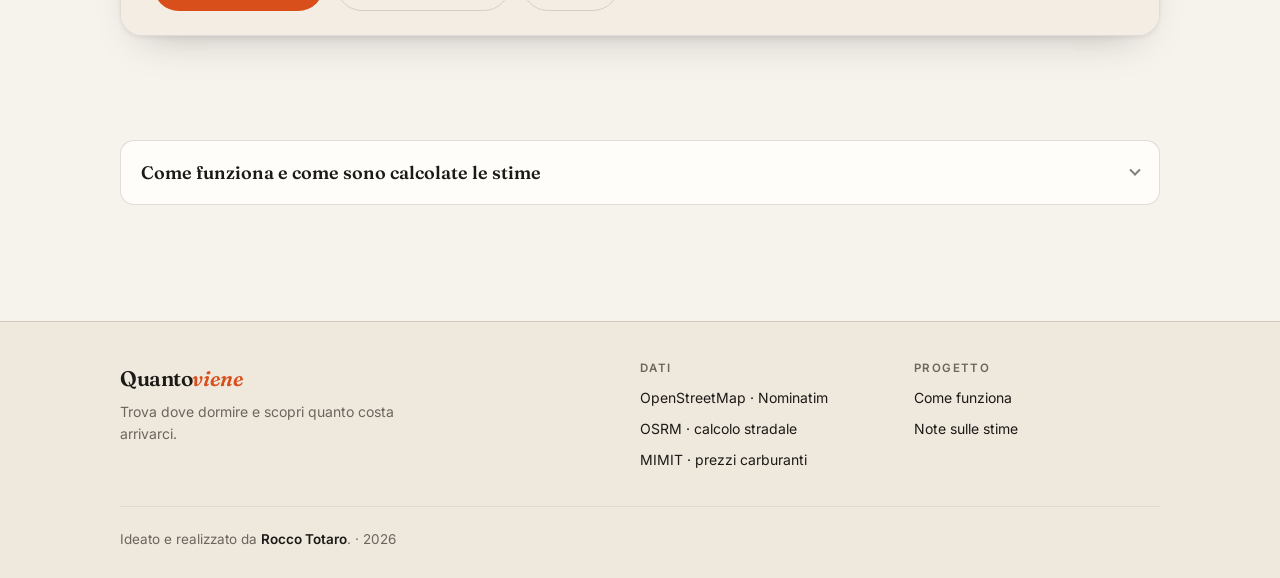
==== commit 58e937ca: "Semplifica la pagina: meno riquadri, piu' respiro La pagina era lunga e densa di schede. Quattro int" ====
--- a/index.html
+++ b/index.html
@@ -46,8 +46,7 @@
     </a>
 
     <nav class="head-nav" aria-label="Navigazione principale">
-      <a href="#come-funziona">Come funziona</a>
-      <a href="#note">Note</a>
+      <a href="#info">Come funziona</a>
       <button id="theme-toggle" class="theme-toggle" type="button" aria-label="Cambia tema">
         <span class="theme-icon" aria-hidden="true"></span>
         <span class="theme-label">Tema</span>
@@ -66,11 +65,6 @@
         Compila il modulo una volta sola: Quantoviene prepara le ricerche sui portali di alloggi
         e confronta auto, treno, bus e aereo con distanza, durata e costo stimato.
       </p>
-      <ul class="hero-points">
-        <li><strong>6 portali</strong> di alloggi pronti al click</li>
-        <li><strong>4 mezzi</strong> confrontati fianco a fianco</li>
-        <li><strong>0 account</strong>: nessun login, nessun tracciamento</li>
-      </ul>
     </div>
   </section>
 
@@ -181,8 +175,14 @@
       <div class="summary" id="summary"></div>
 
       <h2 class="section-title">Dove dormire</h2>
-      <p class="section-note">Ogni link apre il portale con destinazione, date e ospiti già impostati.</p>
-      <div class="stay-grid" id="stay-links"></div>
+      <div class="stay-picker">
+        <label for="portale">Portale</label>
+        <select id="portale"></select>
+        <a id="apri-portale" class="btn btn-primary" target="_blank" rel="noopener" href="#">
+          Apri ricerca <span aria-hidden="true">↗</span>
+        </a>
+      </div>
+      <p class="section-note" id="portale-nota">Si apre con destinazione, date e ospiti già impostati.</p>
 
       <h2 class="section-title">Come arrivarci</h2>
       <p class="section-note" id="route-note">Confronto tra i mezzi, andata e ritorno per l'intero gruppo.</p>
@@ -191,60 +191,56 @@
     </div>
   </section>
 
-  <section id="come-funziona" class="section band">
-    <div class="wrap">
-      <h2 class="section-title">Come funziona</h2>
-      <ol class="steps">
-        <li>
-          <span class="step-n">1</span>
-          <h3>Dici dove e quando</h3>
-          <p>Destinazione, date, ospiti ed eventuale budget per notte.</p>
-        </li>
-        <li>
-          <span class="step-n">2</span>
-          <h3>Quantoviene geolocalizza</h3>
-          <p>Le località vengono risolte con OpenStreetMap e la strada calcolata con OSRM.</p>
-        </li>
-        <li>
-          <span class="step-n">3</span>
-          <h3>Confronti e prenoti</h3>
-          <p>Vedi costi e tempi dei quattro mezzi e apri i portali con la ricerca già pronta.</p>
-        </li>
-      </ol>
-    </div>
-  </section>
-
-  <section id="note" class="section">
-    <div class="wrap">
-      <h2 class="section-title">Note sulle stime</h2>
-      <div class="notes-grid">
-        <article class="note-card">
-          <h3>Auto <span class="tag-live">dato reale</span></h3>
-          <p>Distanza e tempo reali da OSRM. Il prezzo del carburante è quello <strong>di oggi</strong>:
-             mediana self-service della provincia di partenza dagli open data MIMIT, aggiornata ogni
-             mattina. Sopra i 100 km si aggiunge una stima di pedaggi di 0,08 €/km.</p>
-        </article>
-        <article class="note-card">
-          <h3>Treno</h3>
-          <p>Percorso approssimato sulla tratta stradale. Tariffe medie italiane a scaglioni
-             (0,16 → 0,09 €/km) con minimo di 9 €. Alta velocità stimata sopra i 300 km.</p>
-        </article>
-        <article class="note-card">
-          <h3>Bus</h3>
-          <p>Velocità media 65 km/h sulla tratta stradale, tariffa 0,05 €/km con minimo di 9 €:
-             quasi sempre l'opzione più economica, quasi mai la più veloce.</p>
-        </article>
-        <article class="note-card">
-          <h3>Aereo</h3>
-          <p>Distanza in linea d'aria, 700 km/h di crociera più 3 h tra check-in e trasferimenti.
-             Tariffa low-cost 0,08 €/km con minimo di 35 €. Sconsigliato sotto i 300 km.</p>
-        </article>
-      </div>
-      <p class="disclaimer">
-        Tutti i valori sono <strong>stime indicative</strong> pensate per confrontare le alternative,
-        non prezzi reali: orari, disponibilità e tariffe vanno sempre verificati sui siti dei vettori.
-        Quantoviene non vende nulla, non usa cookie e non riceve commissioni.
-      </p>
+  <section id="info" class="section">
+    <div class="wrap">
+      <details class="info">
+        <summary>
+          <span>Come funziona e come sono calcolate le stime</span>
+          <span class="info-chevron" aria-hidden="true"></span>
+        </summary>
+
+        <div class="info-body">
+          <p>
+            Scrivi dove e quando, più la città di partenza. Le località vengono risolte con
+            OpenStreetMap e la strada calcolata con OSRM; poi vedi i costi dei quattro mezzi e
+            apri i portali con la ricerca già pronta.
+          </p>
+
+          <dl class="info-list">
+            <dt>Auto <span class="tag-live">dato reale</span></dt>
+            <dd>
+              Distanza e tempo reali da OSRM. Il prezzo del carburante è quello <strong>di
+              oggi</strong>: mediana della provincia di partenza dagli open data MIMIT, aggiornata
+              ogni mattina. Sopra i 100 km si aggiunge una stima di pedaggi di 0,08 €/km.
+            </dd>
+
+            <dt>Treno</dt>
+            <dd>
+              Percorso approssimato sulla tratta stradale, tariffe medie italiane a scaglioni
+              (0,16 → 0,09 €/km) con minimo di 9 €. Alta velocità stimata sopra i 300 km.
+            </dd>
+
+            <dt>Bus</dt>
+            <dd>
+              Velocità media 65 km/h sulla tratta stradale, tariffa 0,05 €/km con minimo di 9 €:
+              quasi sempre l'opzione più economica, quasi mai la più veloce.
+            </dd>
+
+            <dt>Aereo</dt>
+            <dd>
+              Distanza in linea d'aria, 700 km/h di crociera più 3 h fra check-in e trasferimenti.
+              Tariffa low-cost 0,08 €/km con minimo di 35 €. Sconsigliato sotto i 300 km.
+            </dd>
+          </dl>
+
+          <p class="disclaimer">
+            Tranne il carburante, sono <strong>stime indicative</strong> pensate per confrontare le
+            alternative, non prezzi reali: orari, disponibilità e tariffe vanno sempre verificati
+            sui siti dei vettori. Quantoviene non vende nulla, non usa cookie e non riceve
+            commissioni.
+          </p>
+        </div>
+      </details>
     </div>
   </section>
 
@@ -267,8 +263,8 @@
     <div class="foot-col">
       <h4>Progetto</h4>
       <ul>
-        <li><a href="#come-funziona">Come funziona</a></li>
-        <li><a href="#note">Note sulle stime</a></li>
+        <li><a href="#info">Come funziona</a></li>
+        <li><a href="#info">Note sulle stime</a></li>
       </ul>
     </div>
     <p class="foot-credit">
--- a/assets/styles.css
+++ b/assets/styles.css
@@ -456,43 +456,14 @@
 .summary-item.accent { background: var(--brand-tint); border-color: color-mix(in srgb, var(--brand) 40%, transparent); }
 .summary-item.accent .v { color: var(--brand); }
 
-.stay-grid {
-  display: grid;
-  grid-template-columns: repeat(auto-fill, minmax(210px, 1fr));
-  gap: 12px;
-  margin-bottom: 44px;
-}
-
-.stay-link {
-  position: relative;
-  display: block;
-  padding: 20px;
-  background: var(--surface);
-  border: 1px solid var(--line);
-  border-radius: var(--r-md);
-  text-decoration: none;
-  transition: transform .15s ease, border-color .15s ease, box-shadow .15s ease;
-}
-.stay-link:hover {
-  transform: translateY(-3px);
-  border-color: var(--brand);
-  box-shadow: var(--shadow-sm);
-}
-.stay-name {
-  font-family: var(--serif);
-  font-size: 19px;
-  font-weight: 600;
-  margin-bottom: 3px;
-}
-.stay-meta { font-size: 12.5px; color: var(--muted); }
-.stay-arrow {
-  position: absolute;
-  top: 16px; right: 16px;
-  color: var(--muted);
-  font-size: 14px;
-  transition: color .15s ease, transform .15s ease;
-}
-.stay-link:hover .stay-arrow { color: var(--brand); transform: translate(2px, -2px); }
+
+
+
+
+
+
+
+
 
 .modes-grid {
   display: grid;
@@ -600,51 +571,108 @@
 }
 .state-msg.is-error { border-color: var(--brand); color: var(--brand); border-style: solid; }
 
+/* ---------- scelta del portale ---------- */
+
+.stay-picker {
+  display: flex;
+  flex-wrap: wrap;
+  align-items: center;
+  gap: 12px;
+  margin-bottom: 10px;
+}
+.stay-picker label {
+  font-size: 13px;
+  font-weight: 600;
+}
+.stay-picker select {
+  flex: 1 1 260px;
+  min-width: 0;
+  font: inherit;
+  font-size: 16px;
+  padding: 12px 38px 12px 14px;
+  color: var(--ink);
+  background: var(--surface);
+  border: 1px solid var(--line);
+  border-radius: var(--r-md);
+  appearance: none;
+  background-image: linear-gradient(45deg, transparent 50%, currentColor 50%),
+                    linear-gradient(135deg, currentColor 50%, transparent 50%);
+  background-position: calc(100% - 19px) calc(50% + 1px), calc(100% - 14px) calc(50% + 1px);
+  background-size: 5px 5px, 5px 5px;
+  background-repeat: no-repeat;
+}
+.stay-picker select:focus {
+  outline: none;
+  border-color: var(--brand);
+  box-shadow: 0 0 0 4px var(--brand-tint);
+}
+.stay-picker .btn { flex: 0 0 auto; text-decoration: none; }
+
+/* ---------- blocco richiudibile ---------- */
+
+.info {
+  background: var(--surface);
+  border: 1px solid var(--line);
+  border-radius: var(--r-md);
+}
+.info summary {
+  display: flex;
+  align-items: center;
+  justify-content: space-between;
+  gap: 12px;
+  padding: 18px 20px;
+  cursor: pointer;
+  font-family: var(--serif);
+  font-size: 18px;
+  font-weight: 600;
+  list-style: none;
+}
+.info summary::-webkit-details-marker { display: none; }
+.info summary:hover { color: var(--brand); }
+.info-chevron {
+  width: 8px; height: 8px;
+  border-right: 2px solid currentColor;
+  border-bottom: 2px solid currentColor;
+  transform: rotate(45deg) translate(-2px, -2px);
+  transition: transform .18s ease;
+  flex: none;
+  opacity: .55;
+}
+.info[open] .info-chevron { transform: rotate(-135deg) translate(-2px, -2px); }
+
+.info-body {
+  padding: 0 20px 22px;
+  border-top: 1px solid var(--line-soft);
+  font-size: 14.5px;
+  color: var(--muted);
+}
+.info-body > p:first-child { padding-top: 18px; }
+
+.info-list { margin: 18px 0 20px; }
+.info-list dt {
+  font-family: var(--serif);
+  font-size: 16px;
+  font-weight: 600;
+  color: var(--ink);
+  margin-top: 14px;
+}
+.info-list dd { margin: 3px 0 0; }
+.info-body strong { color: var(--ink); }
+
 /* ---------- come funziona ---------- */
 
-.steps {
-  display: grid;
-  grid-template-columns: repeat(auto-fit, minmax(230px, 1fr));
-  gap: 22px;
-  margin-top: 26px;
-  counter-reset: none;
-}
-.steps li {
-  padding: 22px;
-  background: var(--surface);
-  border: 1px solid var(--line);
-  border-radius: var(--r-md);
-}
-.step-n {
-  display: inline-grid;
-  place-items: center;
-  width: 30px; height: 30px;
-  border-radius: 50%;
-  border: 1px solid var(--brand);
-  color: var(--brand);
-  font-size: 13px;
-  font-weight: 600;
-  margin-bottom: 14px;
-}
-.steps h3 { font-size: 18px; margin-bottom: 6px; }
-.steps p { font-size: 14.5px; color: var(--muted); }
+
+
+
+
+
 
 /* ---------- note ---------- */
 
-.notes-grid {
-  display: grid;
-  grid-template-columns: repeat(auto-fit, minmax(230px, 1fr));
-  gap: 14px;
-  margin-bottom: 24px;
-}
-.note-card {
-  padding: 20px;
-  background: var(--surface);
-  border: 1px solid var(--line);
-  border-radius: var(--r-md);
-}
-.note-card h3 { font-size: 17px; margin-bottom: 8px; color: var(--brand); }
-.note-card p { font-size: 14px; color: var(--muted); }
+
+
+
+
 
 .disclaimer {
   font-size: 14px;
@@ -720,5 +748,5 @@
   background: var(--sea-tint);
   color: var(--sea);
 }
-.note-card h3 .tag-live { margin-left: 4px; }
+.info-list dt .tag-live { margin-left: 4px; }
 #prezzo-live { line-height: 1.5; }
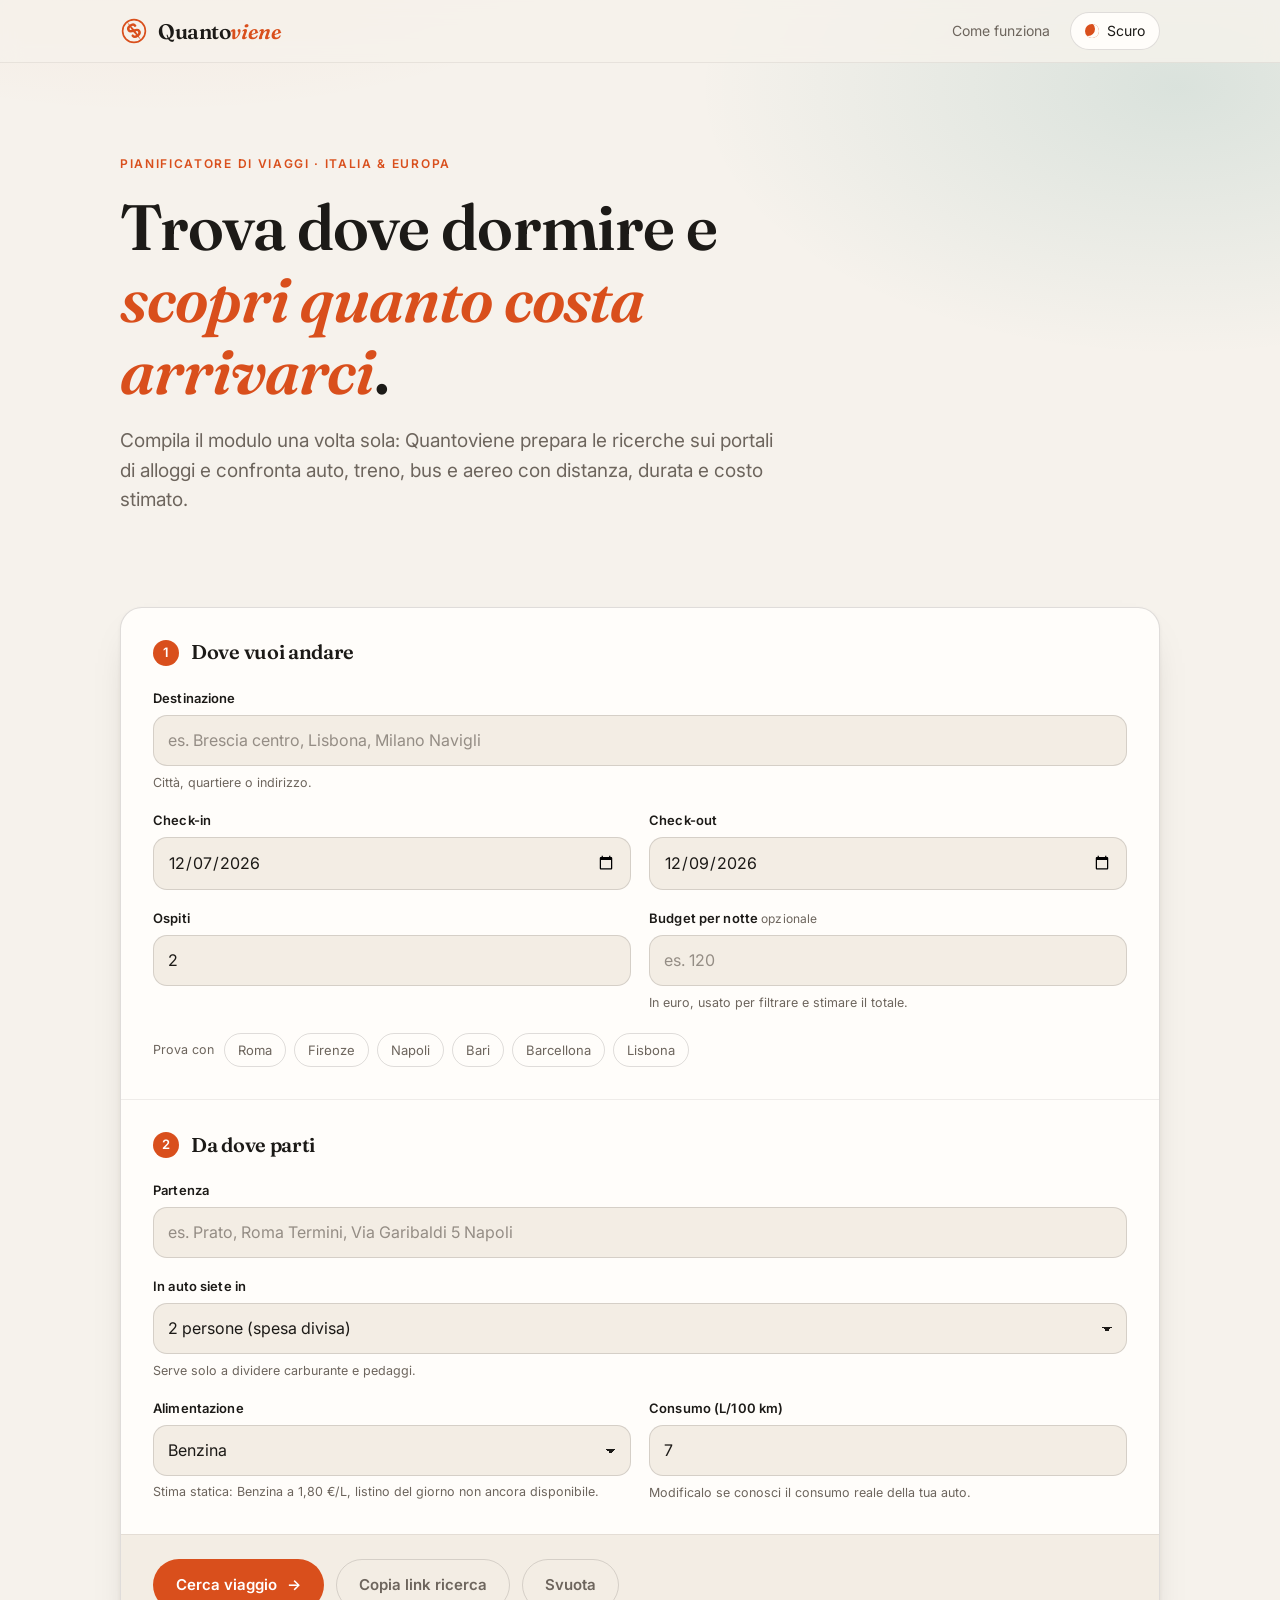
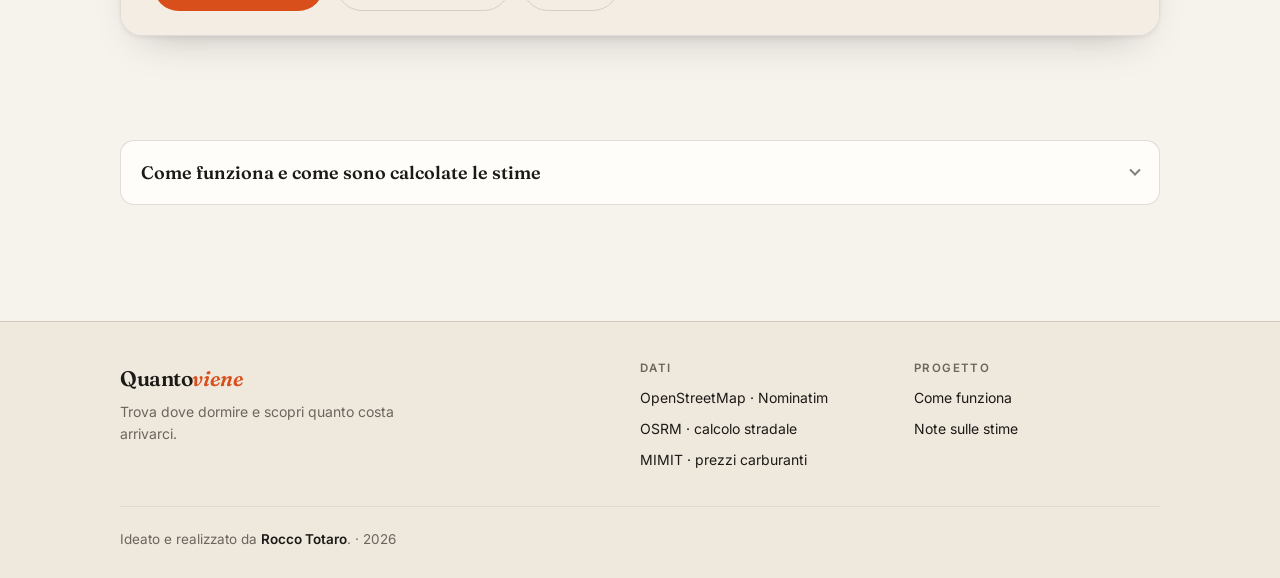
==== commit cae3c13e: "Nuovo marchio: bussola e dollaro nello stesso segno L'asta del dollaro e' l'ago della bussola, incli" ====
--- a/index.html
+++ b/index.html
@@ -16,6 +16,7 @@
 <meta name="twitter:card" content="summary_large_image">
 
 <link rel="icon" href="assets/favicon.svg" type="image/svg+xml">
+<link rel="apple-touch-icon" href="assets/apple-touch-icon.png">
 <link rel="preconnect" href="https://fonts.googleapis.com">
 <link rel="preconnect" href="https://fonts.gstatic.com" crossorigin>
 <link rel="stylesheet" href="https://fonts.googleapis.com/css2?family=Fraunces:ital,opsz,wght@0,9..144,400..700;1,9..144,400..700&family=Inter:wght@400;500;600&display=swap">
@@ -38,8 +39,12 @@
     <a class="brand" href="#top" aria-label="Quantoviene, home">
       <span class="brand-mark" aria-hidden="true">
         <svg viewBox="0 0 32 32" width="28" height="28" fill="none">
-          <circle cx="16" cy="16" r="14" stroke="currentColor" stroke-width="2"/>
-          <path d="M21.5 10.5 18 18l-7.5 3.5L14 14l7.5-3.5Z" fill="currentColor"/>
+          <circle cx="16" cy="16" r="13" stroke="currentColor" stroke-width="1.9"/>
+          <g transform="rotate(-38 16 16)">
+            <path d="M16 2.6 L17.5 16 L16 29.4 L14.5 16 Z" fill="currentColor"/>
+            <path d="M20.8 12c0-2.1-2-3.4-4.6-3.4s-4.5 1.2-4.5 3.3c0 4.5 9 2.7 9 7.3 0 2.2-2 3.5-4.6 3.5s-4.5-1.3-4.5-3.4"
+                  stroke="currentColor" stroke-width="2.8" stroke-linecap="round"/>
+          </g>
         </svg>
       </span>
       <span class="brand-name">Quanto<em>viene</em></span>
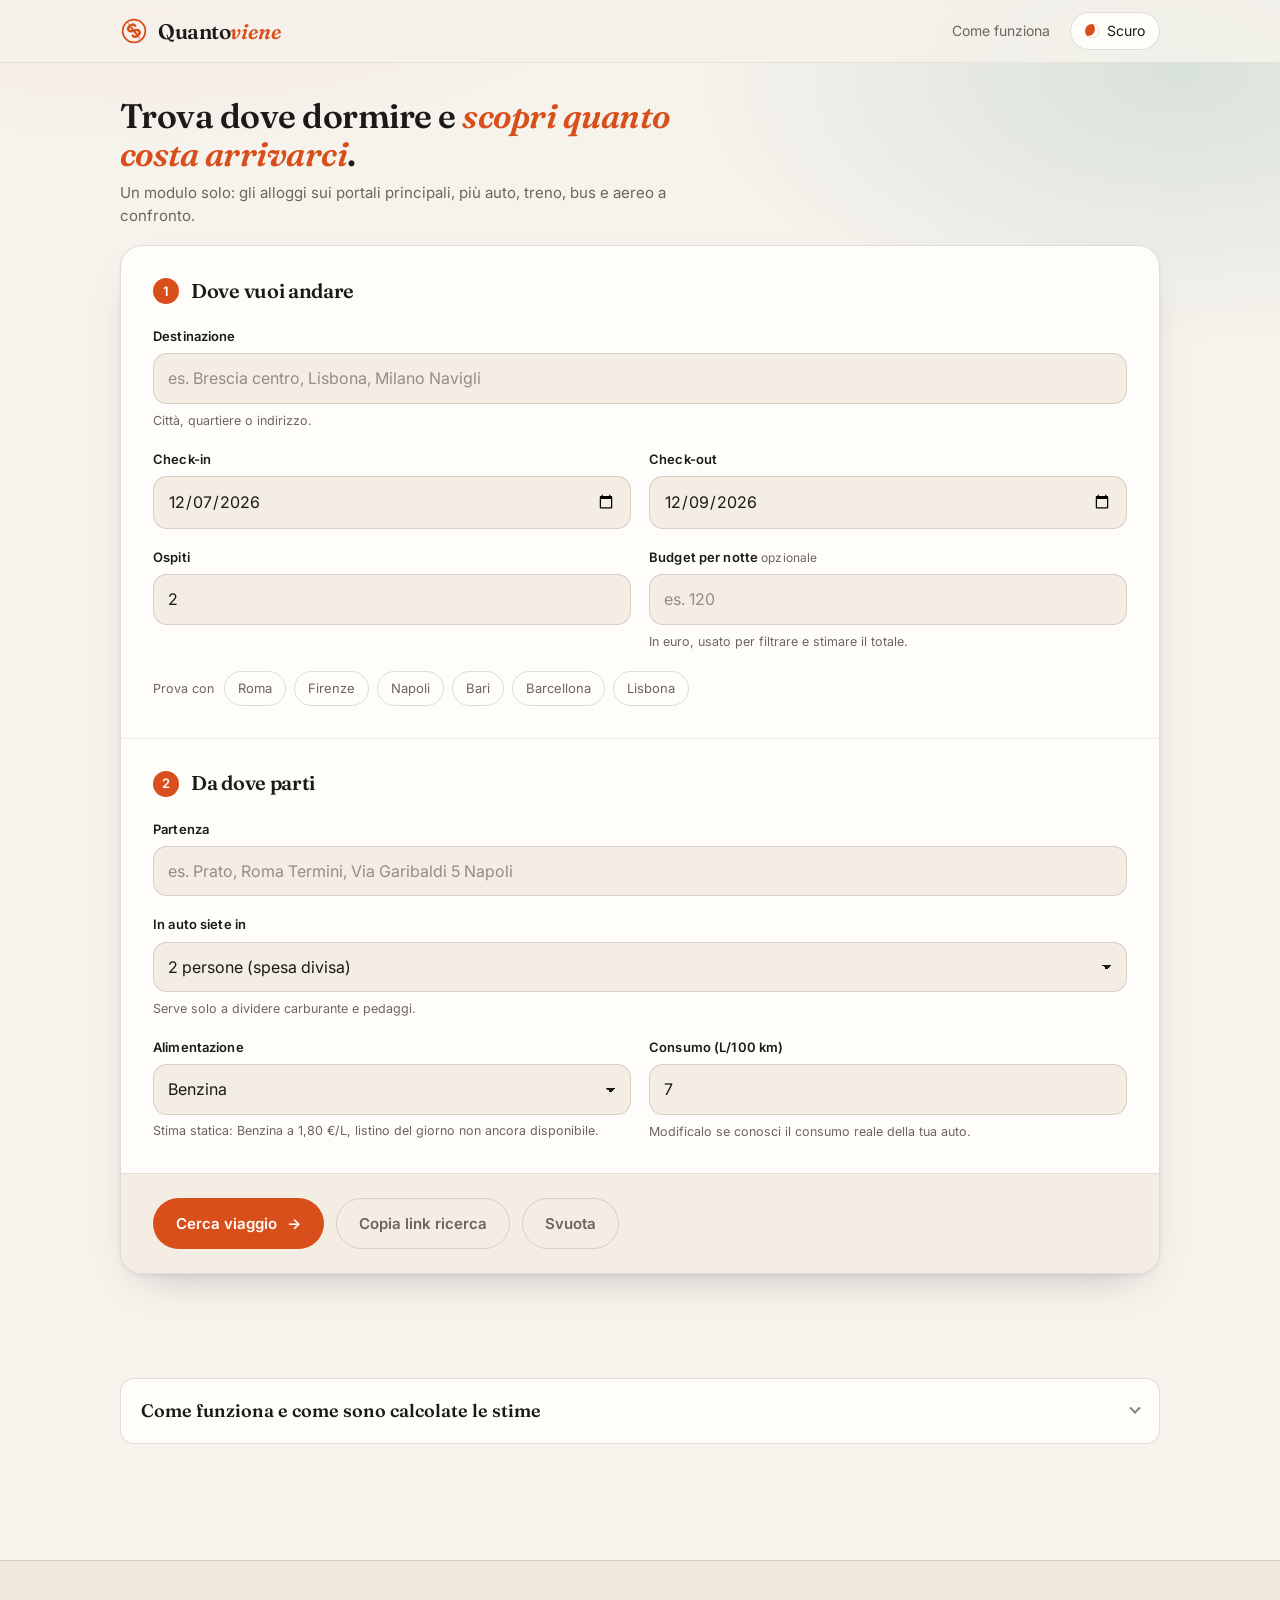
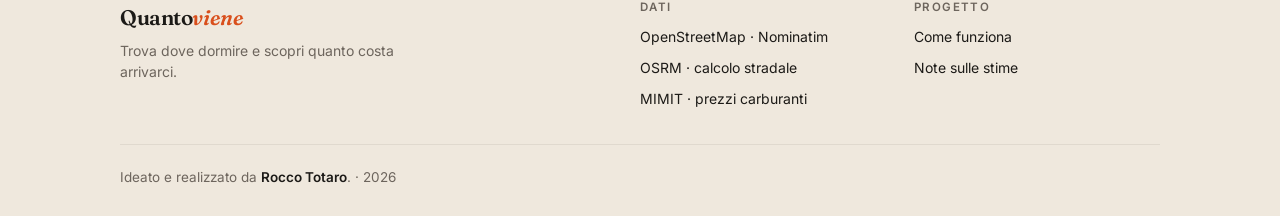
==== commit 38cbe7b4: "Rimpicciolisci l'intestazione: il modulo si vede all'apertura Aprendo la home il primo campo stava a" ====
--- a/index.html
+++ b/index.html
@@ -64,11 +64,9 @@
 
   <section class="hero">
     <div class="wrap">
-      <p class="eyebrow">Pianificatore di viaggi · Italia &amp; Europa</p>
       <h1>Trova dove dormire e <em>scopri quanto costa arrivarci</em>.</h1>
       <p class="lede">
-        Compila il modulo una volta sola: Quantoviene prepara le ricerche sui portali di alloggi
-        e confronta auto, treno, bus e aereo con distanza, durata e costo stimato.
+        Un modulo solo: gli alloggi sui portali principali, più auto, treno, bus e aereo a confronto.
       </p>
     </div>
   </section>
--- a/assets/styles.css
+++ b/assets/styles.css
@@ -199,28 +199,21 @@
 
 /* ---------- hero ---------- */
 
-.hero { padding-block: clamp(44px, 8vw, 92px) clamp(24px, 4vw, 40px); }
-
-.eyebrow {
-  font-size: 12px;
-  font-weight: 600;
-  letter-spacing: .14em;
-  text-transform: uppercase;
-  color: var(--brand);
-  margin-bottom: 18px;
-}
+.hero { padding-block: clamp(20px, 3vw, 34px) clamp(12px, 1.6vw, 18px); }
+
+
 
 .hero h1 {
-  font-size: clamp(34px, 6.4vw, 64px);
-  max-width: 15ch;
-  margin-bottom: 20px;
+  font-size: clamp(23px, 3.2vw, 34px);
+  max-width: 26ch;
+  margin-bottom: 8px;
 }
 .hero h1 em { font-style: italic; color: var(--brand); }
 
 .lede {
-  font-size: clamp(16px, 2vw, 19px);
-  color: var(--muted);
-  max-width: 56ch;
+  font-size: 15px;
+  color: var(--muted);
+  max-width: 62ch;
 }
 
 .hero-points {
@@ -243,6 +236,7 @@
 /* ---------- sezioni ---------- */
 
 .section { padding-block: clamp(28px, 5vw, 52px); scroll-margin-top: 76px; }
+#cerca { padding-top: 0; }
 .band {
   background: var(--bg-tint);
   border-block: 1px solid var(--line-soft);
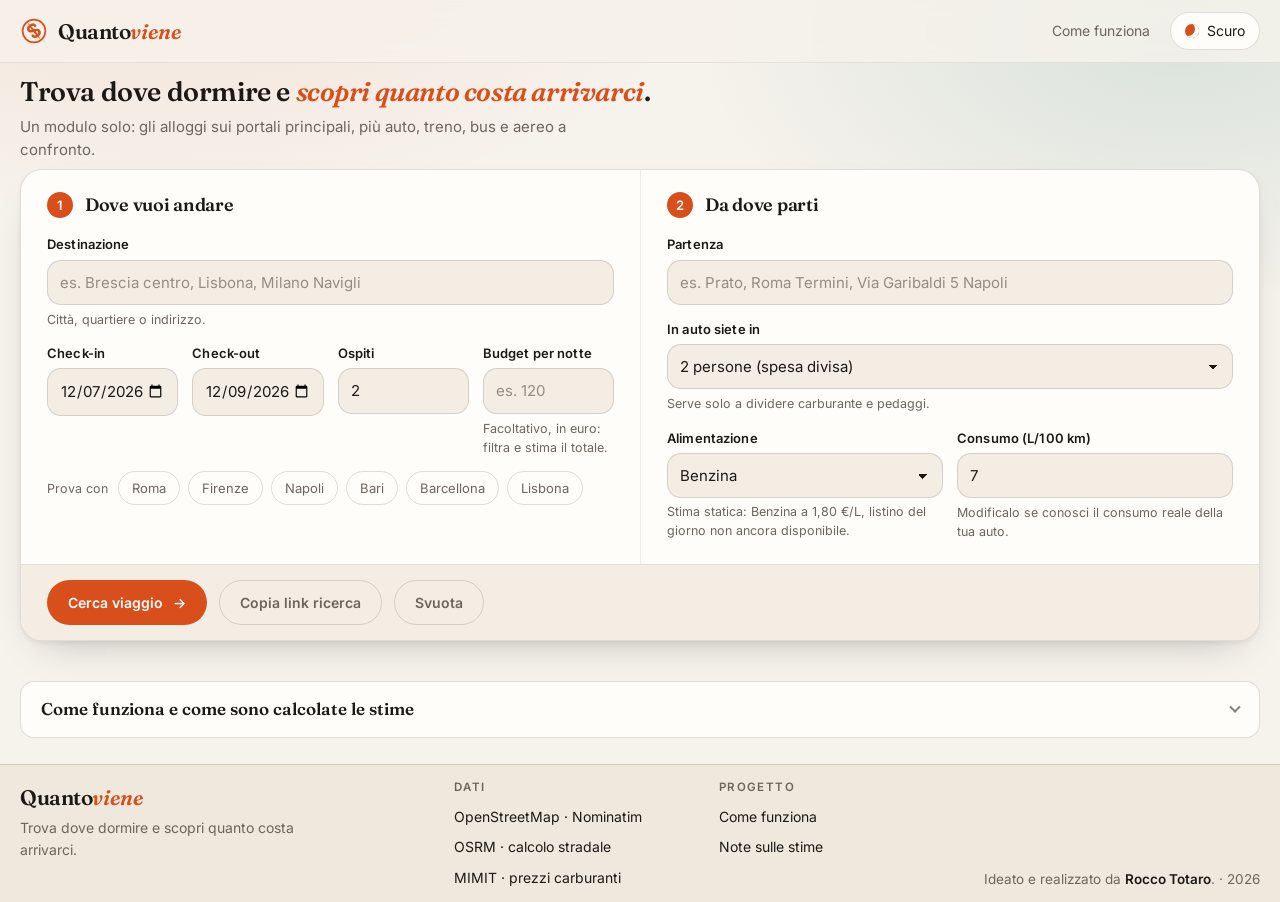
==== commit b0b99a40: "Su schermi larghi la home sta tutta in una schermata Su un 1920 la pagina era alta 1834 px: il conte" ====
--- a/index.html
+++ b/index.html
@@ -101,9 +101,9 @@
             </div>
 
             <div class="field">
-              <label for="budget">Budget per notte <span class="opt">opzionale</span></label>
+              <label for="budget">Budget per notte</label>
               <input id="budget" name="budget" type="number" min="0" step="5" placeholder="es. 120" inputmode="numeric">
-              <p class="hint">In euro, usato per filtrare e stimare il totale.</p>
+              <p class="hint">Facoltativo, in euro: filtra e stima il totale.</p>
             </div>
           </div>
 
--- a/assets/styles.css
+++ b/assets/styles.css
@@ -298,11 +298,7 @@
   font-weight: 600;
   letter-spacing: .01em;
 }
-.opt {
-  font-weight: 400;
-  color: var(--muted);
-  font-size: 12px;
-}
+
 .field input,
 .field select {
   font: inherit;
@@ -744,3 +740,68 @@
 }
 .info-list dt .tag-live { margin-left: 4px; }
 #prezzo-live { line-height: 1.5; }
+
+/* ---------- schermi larghi: la home in una schermata sola ----------
+   Sotto i 1200 px il modulo resta impilato. Sopra, i due blocchi vanno
+   affiancati: su un 1920 c'e' larghezza in abbondanza e sprecarla in
+   altezza costringe a scorrere per arrivare al bottone. */
+
+@media (min-width: 1200px) {
+  :root { --maxw: 1320px; }
+
+  .hero { padding-block: 22px 12px; }
+  .hero h1 { font-size: 30px; max-width: none; }
+
+  .section { padding-block: 26px; }
+
+  #search-form { display: grid; grid-template-columns: 1fr 1fr; }
+  #search-form .panel-block + .panel-block {
+    border-top: 0;
+    border-left: 1px solid var(--line-soft);
+  }
+  #search-form .panel-actions { grid-column: 1 / -1; }
+
+  /* footer su una riga sola invece che su due */
+  .foot-inner { grid-template-columns: 1.7fr 1fr 1fr auto; gap: 24px; }
+  .foot-credit {
+    grid-column: auto;
+    align-self: end;
+    text-align: right;
+    border-top: 0;
+    padding-top: 0;
+    margin-top: 0;
+  }
+  .site-foot { margin-top: 22px; padding-block: 26px 22px; }
+}
+
+/* Su schermi larghi il modulo puo' respirare in orizzontale, quindi si
+   stringe in verticale: e' li' che si gioca lo scorrimento. */
+@media (min-width: 1200px) {
+  .panel-block { padding: 22px 26px; }
+  .block-title { font-size: 18px; margin-bottom: 16px; }
+  .grid { gap: 14px; }
+  .field { gap: 5px; }
+  .field input, .field select { padding: 10px 12px; font-size: 15px; }
+  .field select { padding-right: 34px; }
+  .chips { margin-top: 14px; }
+  .panel-actions { padding: 15px 26px; }
+  .btn { padding: 11px 20px; font-size: 14px; }
+
+  .section-title { font-size: 24px; }
+  .info summary { padding: 14px 20px; font-size: 17px; }
+}
+
+/* Nel primo blocco date, ospiti e budget stanno su quattro colonne
+   invece che su due righe: e' la riga che costa di piu' in altezza. */
+@media (min-width: 1200px) {
+  #search-form .panel-block:first-child .grid {
+    grid-template-columns: repeat(4, minmax(0, 1fr));
+  }
+  #search-form .panel-block:first-child .span-2 { grid-column: span 4; }
+
+  .hero { padding-block: 14px 8px; }
+  .hero h1 { font-size: 27px; }
+  #info { padding-block: 14px; }
+  .site-foot { margin-top: 12px; padding-block: 16px 12px; }
+  .foot-brand p { margin-top: 4px; }
+}
